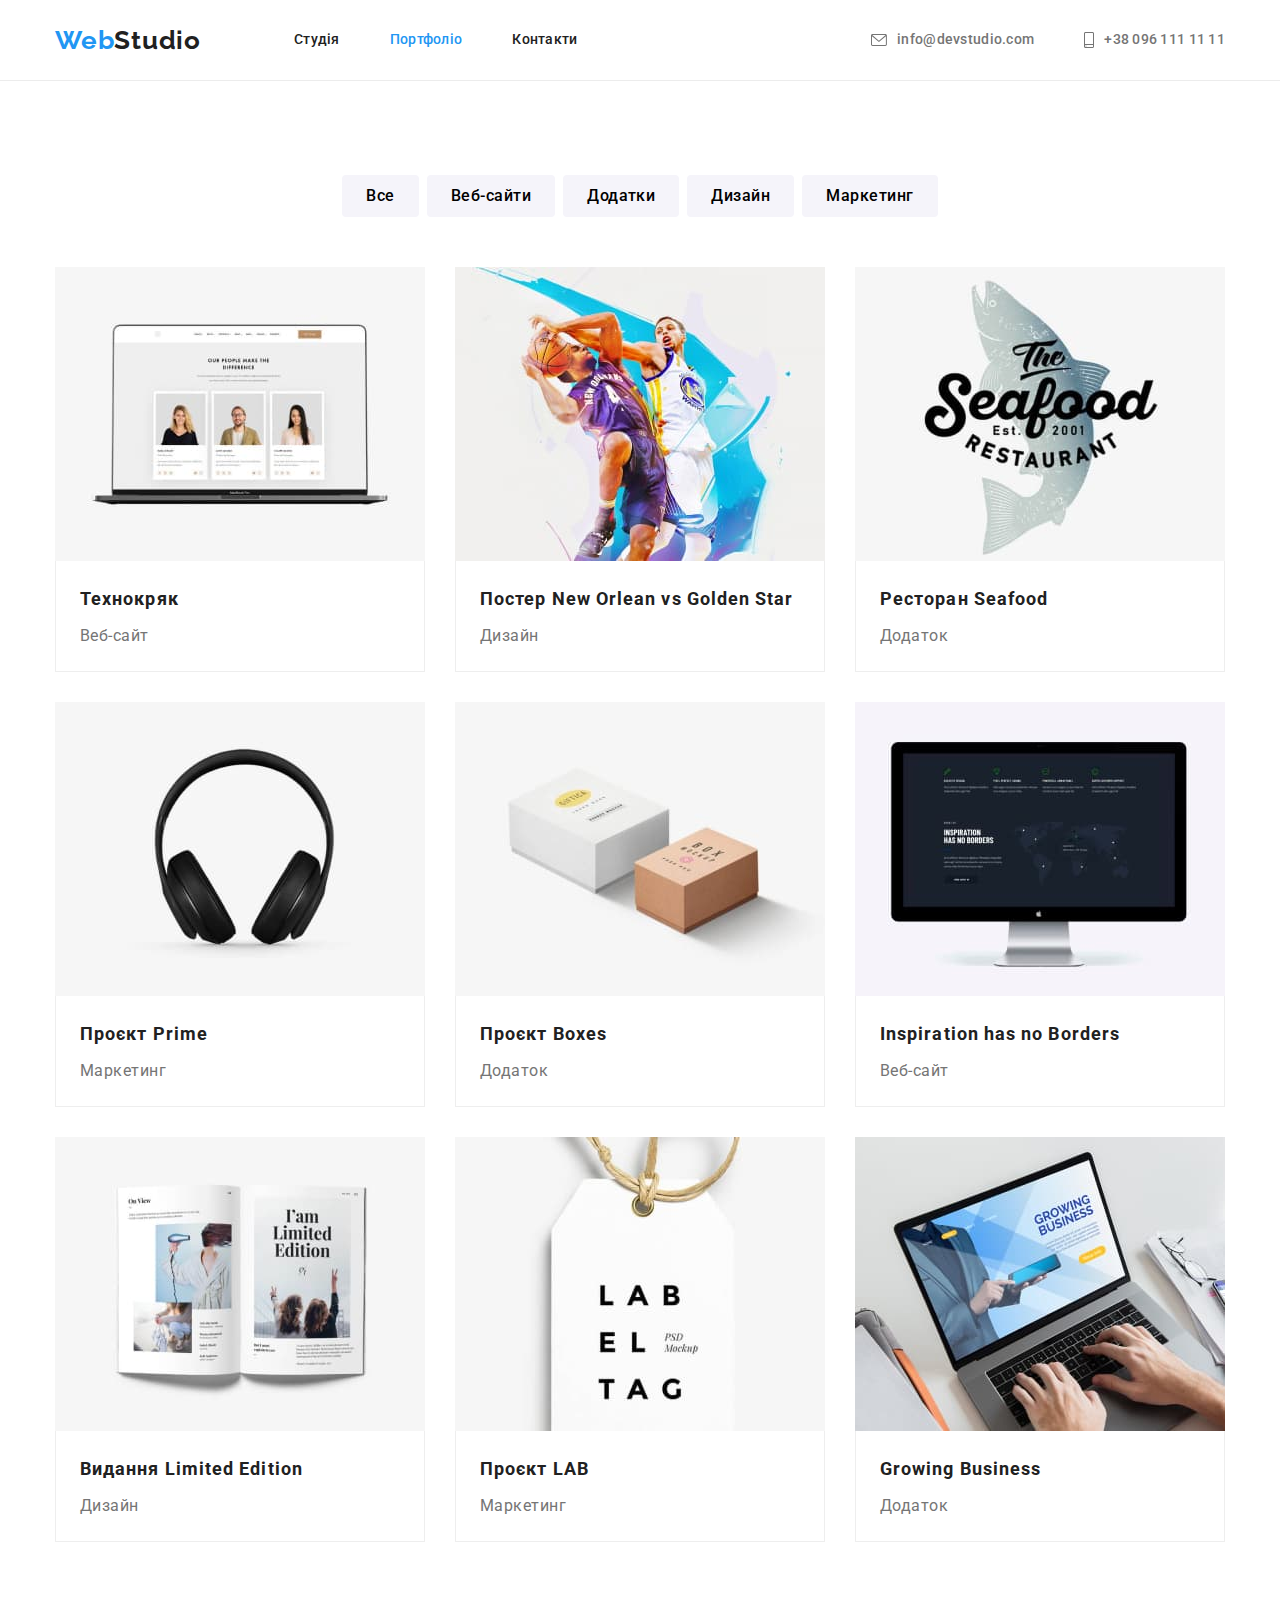
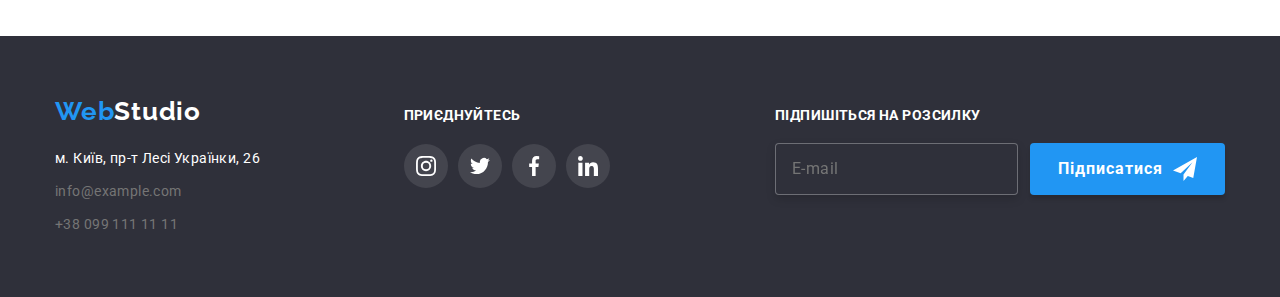
==== portfolio.html @ e5b9ace9 "11" ====
<!DOCTYPE html>
<html lang="uk">
  <head>
    <meta charset="UTF-8" />
    <meta http-equiv="X-UA-Compatible" content="IE=edge" />
    <meta name="viewport" content="width=device-width, initial-scale=1.0" />
    <title>Portfolio</title>
    <link rel="preconnect" href="https://fonts.googleapis.com" />
    <link rel="preconnect" href="https://fonts.gstatic.com" crossorigin />
    <link
      href="https://fonts.googleapis.com/css2?family=Raleway:wght@700&family=Roboto:wght@400;500;700;900&display=swap"
      rel="stylesheet"
    />
    <link
      rel="stylesheet"
      href="https://cdnjs.cloudflare.com/ajax/libs/modern-normalize/1.1.0/modern-normalize.min.css"
    />
    <link rel="stylesheet" href="./css/portfolio.min.css" />
  </head>
  <body>
    <header class="header">
      <div class="container header__container">
        <nav class="header__nav">
          <a lang="en" class="logo" href="index.html"
            ><span class="logo__text">Web</span>Studio</a
          >
          <!-- <button
            type="button"
            class="menu-button is-open"
            aria-expanded="false"
            aria-controls="menu-container"
            data-menu-button
          >
            <svg width="40" height="40" aria-label="Перемикач мобільного меню">
              <use class="icon-cross" href="./images/icons.svg#close"></use>
              <use class="icon-menu" href="./images/icons.svg#menu"></use>
            </svg>
          </button>
          <div class="menu-container is-open" id="menu-container" data-menu> -->
            <ul class="site-nav">
              <li class="site-nav__item">
                <a class="site-nav__link" href="./index.html">Студія</a>
              </li>
              <li class="site-nav__item">
                <a class="site-nav__link current" href="./portfolio.html"
                  >Портфоліо</a
                >
              </li>
              <li class="site-nav__item">
                <a class="site-nav__link" href="">Контакти</a>
              </li>
            </ul>
            <ul class="address-nav">
              <li class="address-nav__item">
                <a
                  class="address-nav__link address-nav__mail"
                  href="mailto:info@devstudio.com"
                >
                  <svg class="address-nav__icon" width="16" height="12">
                    <use href="./images/icons.svg#icon-mail"></use>
                  </svg>
                  info@devstudio.com
                </a>
              </li>
              <li class="address-nav__item">
                <a
                  class="address-nav__link address-nav__tel"
                  href="tel:+380961111111"
                >
                  <svg class="address-nav__icon" width="10" height="16">
                    <use href="./images/icons.svg#icon-tel"></use>
                  </svg>
                  +38 096 111 11 11
                </a>
              </li>
            </ul>
          </div>
        </nav>
      </div>
    </header>

    <main>
      <section class="portfolio section">
        <div class="container">
          <h1 class="visually-hidden">Сторінка портфоліо</h1>
          <ul class="portfolio-btn">
            <li class="portfolio-btn__item">
              <button class="portfolio-btn__button" type="button">Все</button>
            </li>
            <li class="portfolio-btn__item">
              <button class="portfolio-btn__button" type="button">
                Веб-сайти
              </button>
            </li>
            <li class="portfolio-btn__item">
              <button class="portfolio-btn__button" type="button">
                Додатки
              </button>
            </li>
            <li class="portfolio-btn__item">
              <button class="portfolio-btn__button" type="button">
                Дизайн
              </button>
            </li>
            <li class="portfolio-btn__item">
              <button class="portfolio-btn__button" type="button">
                Маркетинг
              </button>
            </li>
          </ul>
          <ul class="portfolio-card">
            <li class="portfolio-card__item">
              <a class="portfolio-card__link" href="">
                <div class="portfolio-card__thumb">
                  <picture>
                    <source
                      type="image/jpeg"
                      media="(max-width: 767px)"
                      sizes="(min-width: 320px) 320px, 90vw"
                      srcset="
                        /portfolio-images/mobile/port1-mob-1x.jpg 450w,
                        /portfolio-images/mobile/port1-mob-2x.jpg 900w
                      "
                    />

                    <source
                      type="image/jpeg"
                      media="(min-width: 768px) and (max-width: 1199px)"
                      sizes="(min-width: 354px) 354px, 50vw"
                      srcset="
                        /portfolio-images/tablet/port1-tab-1x.jpg 354w,
                        /portfolio-images/tablet/port1-tab-2x.jpg 708w
                      "
                    />

                    <source
                      type="image/jpeg"
                      media="(min-width: 1200px)"
                      sizes="(min-width: 370px) 370px, 25vw"
                      srcset="
                        /portfolio-images/desktop/port1-des-1x.jpg 370w,
                        /portfolio-images/desktop/port1-des-2x.jpg 740w
                      "
                    />

                    <img
                      width="370"
                      src="/portfolio-images/desktop/port1-des-1x.jpg"
                      alt="Сторінка веб-сайту Технокряк"
                    />
                  </picture>
                  <!-- <img
                    srcset="
                      ./portfolio-images/img1-370.jpg 1x,
                      ./portfolio-images/img1-740.jpg 2x
                    "
                    src="./portfolio-images/img1-370.jpg"
                    alt="Страница веб-сайта Технокряк"
                    width="370"
                  /> -->
                  <p class="portfolio-card__text">
                    Ресурс пропонує комплексні пропозиції з різним рівнем
                    функціоналу та сервісів. Все це дозволить відвідувачу
                    отримати вичерпні відомості про компанію чи приватну особу.
                  </p>
                </div>
                <div class="portfolio-descr">
                  <h2 class="portfolio-descr__title">Технокряк</h2>
                  <p class="portfolio-descr__text">Веб-сайт</p>
                </div>
              </a>
            </li>
            <li class="portfolio-card__item">
              <a class="portfolio-card__link" href="">
                <div class="portfolio-card__thumb">
                  <picture>
                    <source
                      type="image/jpeg"
                      media="(max-width: 767px)"
                      sizes="(min-width: 320px) 320px, 90vw"
                      srcset="
                        /portfolio-images/mobile/port2-mob-1x.jpg 450w,
                        /portfolio-images/mobile/port2-mob-2x.jpg 900w
                      "
                    />

                    <source
                      type="image/jpeg"
                      media="(min-width: 768px) and (max-width: 1199px)"
                      sizes="(min-width: 354px) 354px, 50vw"
                      srcset="
                        /portfolio-images/tablet/port2-tab-1x.jpg 354w,
                        /portfolio-images/tablet/port2-tab-2x.jpg 708w
                      "
                    />

                    <source
                      type="image/jpeg"
                      media="(min-width: 1200px)"
                      sizes="(min-width: 370px) 370px, 25vw"
                      srcset="
                        /portfolio-images/desktop/port2-des-1x.jpg 370w,
                        /portfolio-images/desktop/port2-des-2x.jpg 740w
                      "
                    />

                    <img
                      width="370"
                      src="/portfolio-images/desktop/port2-des-1x.jpg"
                      alt="Сторінка веб-сайту Технокряк"
                    />
                  </picture>
                  <p class="portfolio-card__text">
                    2Ресурс пропонує комплексні пропозиції з різним рівнем
                    функціоналу та сервісів. Все це дозволить відвідувачу
                    отримати вичерпні відомості про компанію чи приватну особу.
                  </p>
                </div>
                <div class="portfolio-descr">
                  <h2 class="portfolio-descr__title">
                    Постер <span lang="en">New Orlean vs Golden Star</span>
                  </h2>
                  <p class="portfolio-descr__text">Дизайн</p>
                </div>
              </a>
            </li>
            <li class="portfolio-card__item">
              <a class="portfolio-card__link" href="">
                <div class="portfolio-card__thumb">
                  <picture>
                    <source
                      type="image/jpeg"
                      media="(max-width: 767px)"
                      sizes="(min-width: 320px) 320px, 90vw"
                      srcset="
                        /portfolio-images/mobile/port3-mob-1x.jpg 450w,
                        /portfolio-images/mobile/port3-mob-2x.jpg 900w
                      "
                    />

                    <source
                      type="image/jpeg"
                      media="(min-width: 768px) and (max-width: 1199px)"
                      sizes="(min-width: 354px) 354px, 50vw"
                      srcset="
                        /portfolio-images/tablet/port3-tab-1x.jpg 354w,
                        /portfolio-images/tablet/port3-tab-2x.jpg 708w
                      "
                    />

                    <source
                      type="image/jpeg"
                      media="(min-width: 1200px)"
                      sizes="(min-width: 370px) 370px, 25vw"
                      srcset="
                        /portfolio-images/desktop/port3-des-1x.jpg 370w,
                        /portfolio-images/desktop/port3-des-2x.jpg 740w
                      "
                    />

                    <img
                      width="370"
                      src="/portfolio-images/desktop/port3-des-1x.jpg"
                      alt="Сторінка веб-сайту Технокряк"
                    />
                  </picture>
                  <p class="portfolio-card__text">
                    3Ресурс пропонує комплексні пропозиції з різним рівнем
                    функціоналу та сервісів. Все це дозволить відвідувачу
                    отримати вичерпні відомості про компанію чи приватну особу.
                  </p>
                </div>
                <div class="portfolio-descr">
                  <h2 class="portfolio-descr__title">
                    Ресторан <span lang="en">Seafood</span>
                  </h2>
                  <p class="portfolio-descr__text">Додаток</p>
                </div>
              </a>
            </li>
            <li class="portfolio-card__item">
              <a class="portfolio-card__link" href="">
                <div class="portfolio-card__thumb">
                  <picture>
                    <source
                      type="image/jpeg"
                      media="(max-width: 767px)"
                      sizes="(min-width: 320px) 320px, 90vw"
                      srcset="
                        /portfolio-images/mobile/port4-mob-1x.jpg 450w,
                        /portfolio-images/mobile/port4-mob-2x.jpg 900w
                      "
                    />

                    <source
                      type="image/jpeg"
                      media="(min-width: 768px) and (max-width: 1199px)"
                      sizes="(min-width: 354px) 354px, 50vw"
                      srcset="
                        /portfolio-images/tablet/port4-tab-1x.jpg 354w,
                        /portfolio-images/tablet/port4-tab-2x.jpg 708w
                      "
                    />

                    <source
                      type="image/jpeg"
                      media="(min-width: 1200px)"
                      sizes="(min-width: 370px) 370px, 25vw"
                      srcset="
                        /portfolio-images/desktop/port4-des-1x.jpg 370w,
                        /portfolio-images/desktop/port4-des-2x.jpg 740w
                      "
                    />

                    <img
                      width="370"
                      src="/portfolio-images/desktop/port4-des-1x.jpg"
                      alt="Сторінка веб-сайту Технокряк"
                    />
                  </picture>
                  <p class="portfolio-card__text">
                    4Ресурс пропонує комплексні пропозиції з різним рівнем
                    функціоналу та сервісів. Все це дозволить відвідувачу
                    отримати вичерпні відомості про компанію чи приватну особу.
                  </p>
                </div>
                <div class="portfolio-descr">
                  <h2 class="portfolio-descr__title">
                    Проєкт <span lang="en">Prime</span>
                  </h2>
                  <p class="portfolio-descr__text">Маркетинг</p>
                </div>
              </a>
            </li>
            <li class="portfolio-card__item">
              <a class="portfolio-card__link" href="">
                <div class="portfolio-card__thumb">
                  <picture>
                    <source
                      type="image/jpeg"
                      media="(max-width: 767px)"
                      sizes="(min-width: 320px) 320px, 90vw"
                      srcset="
                        /portfolio-images/mobile/port5-mob-1x.jpg 450w,
                        /portfolio-images/mobile/port5-mob-2x.jpg 900w
                      "
                    />

                    <source
                      type="image/jpeg"
                      media="(min-width: 768px) and (max-width: 1199px)"
                      sizes="(min-width: 354px) 354px, 50vw"
                      srcset="
                        /portfolio-images/tablet/port5-tab-1x.jpg 354w,
                        /portfolio-images/tablet/port5-tab-2x.jpg 708w
                      "
                    />

                    <source
                      type="image/jpeg"
                      media="(min-width: 1200px)"
                      sizes="(min-width: 370px) 370px, 25vw"
                      srcset="
                        /portfolio-images/desktop/port5-des-1x.jpg 370w,
                        /portfolio-images/desktop/port5-des-2x.jpg 740w
                      "
                    />

                    <img
                      width="370"
                      src="/portfolio-images/desktop/port5-des-1x.jpg"
                      alt="Сторінка веб-сайту Технокряк"
                    />
                  </picture>
                  <p class="portfolio-card__text">
                    5Ресурс пропонує комплексні пропозиції з різним рівнем
                    функціоналу та сервісів. Все це дозволить відвідувачу
                    отримати вичерпні відомості про компанію чи приватну особу.
                  </p>
                </div>
                <div class="portfolio-descr">
                  <h2 class="portfolio-descr__title">
                    Проєкт <span lang="en">Boxes</span>
                  </h2>
                  <p class="portfolio-descr__text">Додаток</p>
                </div>
              </a>
            </li>
            <li class="portfolio-card__item">
              <a class="portfolio-card__link" href="">
                <div class="portfolio-card__thumb">
                  <picture>
                    <source
                      type="image/jpeg"
                      media="(max-width: 767px)"
                      sizes="(min-width: 320px) 320px, 90vw"
                      srcset="
                        /portfolio-images/mobile/port6-mob-1x.jpg 450w,
                        /portfolio-images/mobile/port6-mob-2x.jpg 900w
                      "
                    />

                    <source
                      type="image/jpeg"
                      media="(min-width: 768px) and (max-width: 1199px)"
                      sizes="(min-width: 354px) 354px, 50vw"
                      srcset="
                        /portfolio-images/tablet/port6-tab-1x.jpg 354w,
                        /portfolio-images/tablet/port6-tab-2x.jpg 708w
                      "
                    />

                    <source
                      type="image/jpeg"
                      media="(min-width: 1200px)"
                      sizes="(min-width: 370px) 370px, 25vw"
                      srcset="
                        /portfolio-images/desktop/port6-des-1x.jpg 370w,
                        /portfolio-images/desktop/port6-des-2x.jpg 740w
                      "
                    />

                    <img
                      width="370"
                      src="/portfolio-images/desktop/port6-des-1x.jpg"
                      alt="Сторінка веб-сайту Технокряк"
                    />
                  </picture>
                  <p class="portfolio-card__text">
                    6Ресурс пропонує комплексні пропозиції з різним рівнем
                    функціоналу та сервісів. Все це дозволить відвідувачу
                    отримати вичерпні відомості про компанію чи приватну особу.
                  </p>
                </div>
                <div class="portfolio-descr">
                  <h2 class="portfolio-descr__title" lang="en">
                    Inspiration has no Borders
                  </h2>
                  <p class="portfolio-descr__text">Веб-сайт</p>
                </div>
              </a>
            </li>
            <li class="portfolio-card__item">
              <a class="portfolio-card__link" href="">
                <div class="portfolio-card__thumb">
                  <picture>
                    <source
                      type="image/jpeg"
                      media="(max-width: 767px)"
                      sizes="(min-width: 320px) 320px, 90vw"
                      srcset="
                        /portfolio-images/mobile/port7-mob-1x.jpg 450w,
                        /portfolio-images/mobile/port7-mob-2x.jpg 900w
                      "
                    />

                    <source
                      type="image/jpeg"
                      media="(min-width: 768px) and (max-width: 1199px)"
                      sizes="(min-width: 354px) 354px, 50vw"
                      srcset="
                        /portfolio-images/tablet/port7-tab-1x.jpg 354w,
                        /portfolio-images/tablet/port7-tab-2x.jpg 708w
                      "
                    />

                    <source
                      type="image/jpeg"
                      media="(min-width: 1200px)"
                      sizes="(min-width: 370px) 370px, 25vw"
                      srcset="
                        /portfolio-images/desktop/port7-des-1x.jpg 370w,
                        /portfolio-images/desktop/port7-des-2x.jpg 740w
                      "
                    />

                    <img
                      width="370"
                      src="/portfolio-images/desktop/port7-des-1x.jpg"
                      alt="Сторінка веб-сайту Технокряк"
                    />
                  </picture>
                  <p class="portfolio-card__text">
                    7Ресурс пропонує комплексні пропозиції з різним рівнем
                    функціоналу та сервісів. Все це дозволить відвідувачу
                    отримати вичерпні відомості про компанію чи приватну особу.
                  </p>
                </div>
                <div class="portfolio-descr">
                  <h2 class="portfolio-descr__title">
                    Видання <span lang="en">Limited Edition</span>
                  </h2>
                  <p class="portfolio-descr__text">Дизайн</p>
                </div>
              </a>
            </li>
            <li class="portfolio-card__item">
              <a class="portfolio-card__link" href="">
                <div class="portfolio-card__thumb">
                  <picture>
                    <source
                      type="image/jpeg"
                      media="(max-width: 767px)"
                      sizes="(min-width: 320px) 320px, 90vw"
                      srcset="
                        /portfolio-images/mobile/port8-mob-1x.jpg 450w,
                        /portfolio-images/mobile/port8-mob-2x.jpg 900w
                      "
                    />

                    <source
                      type="image/jpeg"
                      media="(min-width: 768px) and (max-width: 1199px)"
                      sizes="(min-width: 354px) 354px, 50vw"
                      srcset="
                        /portfolio-images/tablet/port8-tab-1x.jpg 354w,
                        /portfolio-images/tablet/port8-tab-2x.jpg 708w
                      "
                    />

                    <source
                      type="image/jpeg"
                      media="(min-width: 1200px)"
                      sizes="(min-width: 370px) 370px, 25vw"
                      srcset="
                        /portfolio-images/desktop/port8-des-1x.jpg 370w,
                        /portfolio-images/desktop/port8-des-2x.jpg 740w
                      "
                    />

                    <img
                      width="370"
                      src="/portfolio-images/desktop/port8-des-1x.jpg"
                      alt="Сторінка веб-сайту Технокряк"
                    />
                  </picture>
                  <p class="portfolio-card__text">
                    8Ресурс пропонує комплексні пропозиції з різним рівнем
                    функціоналу та сервісів. Все це дозволить відвідувачу
                    отримати вичерпні відомості про компанію чи приватну особу.
                  </p>
                </div>
                <div class="portfolio-descr">
                  <h2 class="portfolio-descr__title">
                    Проєкт <span lang="en">LAB</span>
                  </h2>
                  <p class="portfolio-descr__text">Маркетинг</p>
                </div>
              </a>
            </li>
            <li class="portfolio-card__item">
              <a class="portfolio-card__link" href="">
                <div class="portfolio-card__thumb">
                  <picture>
                    <source
                      type="image/jpeg"
                      media="(max-width: 767px)"
                      sizes="(min-width: 320px) 320px, 90vw"
                      srcset="
                        /portfolio-images/mobile/port9-mob-1x.jpg 450w,
                        /portfolio-images/mobile/port9-mob-2x.jpg 900w
                      "
                    />

                    <source
                      type="image/jpeg"
                      media="(min-width: 768px) and (max-width: 1199px)"
                      sizes="(min-width: 354px) 354px, 50vw"
                      srcset="
                        /portfolio-images/tablet/port9-tab-1x.jpg 354w,
                        /portfolio-images/tablet/port9-tab-2x.jpg 708w
                      "
                    />

                    <source
                      type="image/jpeg"
                      media="(min-width: 1200px)"
                      sizes="(min-width: 370px) 370px, 25vw"
                      srcset="
                        /portfolio-images/desktop/port9-des-1x.jpg 370w,
                        /portfolio-images/desktop/port9-des-2x.jpg 740w
                      "
                    />

                    <img
                      width="370"
                      src="/portfolio-images/desktop/port9-des-1x.jpg"
                      alt="Сторінка веб-сайту Технокряк"
                    />
                  </picture>
                  <p class="portfolio-card__text">
                    9Ресурс пропонує комплексні пропозиції з різним рівнем
                    функціоналу та сервісів. Все це дозволить відвідувачу
                    отримати вичерпні відомості про компанію чи приватну особу.
                  </p>
                </div>
                <div class="portfolio-descr">
                  <h2 class="portfolio-descr__title" lang="en">
                    Growing Business
                  </h2>
                  <p class="portfolio-descr__text">Додаток</p>
                </div>
              </a>
            </li>
          </ul>
        </div>
      </section>
    </main>

    <!--Футер-->
    <footer class="footer">
      <div class="container footer__container">
        <div class="footer__meta">
          <a lang="en" class="footer__logo" href="index.html">
            <span class="logo__text">Web</span>Studio</a
          >
          <address class="footer-address">
            <ul class="footer-address__list">
              <li class="footer-address__item">
                <a
                  class="footer-address__link footer-address__link--white"
                  href="https://goo.gl/maps/oWEZeGA9jAZj1tNt6"
                  target="_blank"
                  rel="nooppener noreferrer nofollow"
                  >м. Київ, пр-т Лесі Українки, 26</a
                >
              </li>
              <li class="footer-address__item">
                <a class="footer-address__link" href="mailto:info@example."
                  >info@example.com</a
                >
              </li>
              <li class="footer-address__item">
                <a class="footer-address__link" href="tel:+380991111111"
                  >+38 099 111 11 11</a
                >
              </li>
            </ul>
          </address>
        </div>
        <div class="footer-soc">
          <p class="footer-soc__text">приєднуйтесь</p>
          <ul class="footer-soc__list">
            <li class="footer-soc__item">
              <a class="footer-soc__link" href="">
                <svg class="footer-soc__icon" width="20" height="20">
                  <use href="./images/icons.svg#icon-instagram"></use>
                </svg>
              </a>
            </li>
            <li class="footer-soc__item">
              <a class="footer-soc__link" href="">
                <svg class="footer-soc__icon" width="20" height="20">
                  <use href="./images/icons.svg#icon-twitter"></use>
                </svg>
              </a>
            </li>
            <li class="footer-soc__item">
              <a class="footer-soc__link" href="">
                <svg class="footer-soc__icon" width="20" height="20">
                  <use href="./images/icons.svg#icon-facebook"></use>
                </svg>
              </a>
            </li>
            <li class="footer-soc__item">
              <a class="footer-soc__link" href="">
                <svg class="footer-soc__icon" width="20" height="20">
                  <use href="./images/icons.svg#icon-linkedin"></use>
                </svg>
              </a>
            </li>
          </ul>
        </div>
        <form class="footer-form">
          <label class="footer-form__text" for="send"
            >Підпишіться на розсилку</label
          >
          <div class="footer-form__container">
            <input
              class="footer-form__input"
              type="email"
              name="send"
              id="send"
              placeholder="E-mail"
            />
            <button class="footer-form__button" type="submit">
              Підписатися
              <svg class="footer-form__icon" width="24" height="24">
                <use href="./images/icons.svg#icon-send"></use>
              </svg>
            </button>
          </div>
        </form>
      </div>
    </footer>
    <script src="./js/mobile-menu.js"></script>
  </body>
</html>
---- css/portfolio.min.css ----
.visually-hidden{position:absolute;width:1px;height:1px;margin:-1px;border:0;padding:0;white-space:nowrap;-webkit-clip-path:inset(100%);clip-path:inset(100%);clip:rect(0 0 0 0);overflow:hidden}html{-webkit-box-sizing:border-box;box-sizing:border-box}*,*::before,*::after{-webkit-box-sizing:inherit;box-sizing:inherit}body{margin:auto;color:#212121;background-color:#fff;font-family:"Roboto",sans-serif;font-style:normal}.section{margin:auto;display:-webkit-box;display:-ms-flexbox;display:flex;padding-top:60px;padding-bottom:60px;max-width:1600px}@media screen and (min-width: 1200px){.section{padding-top:94px;padding-bottom:94px}}.container{padding:0 15px;margin-left:auto;margin-right:auto}@media screen and (max-width: 767px){.container{max-width:480px}}@media screen and (min-width: 768px){.container{max-width:768px}}@media screen and (min-width: 1200px){.container{max-width:1200px}}h1,h2,h3,h4,h5,h6,p{display:block;margin-top:0;margin-bottom:0}ul{list-style:none;padding:0;margin:0}p{margin-top:0;margin-bottom:0}img{display:block;max-width:100%;height:auto}a{text-decoration:none;color:inherit}@-webkit-keyframes animation-current{0%{-webkit-transform:scaleX(1);transform:scaleX(1)}50%{-webkit-transform:scaleX(0);transform:scaleX(0)}100%{-webkit-transform:scaleX(1);transform:scaleX(1)}}@keyframes animation-current{0%{-webkit-transform:scaleX(1);transform:scaleX(1)}50%{-webkit-transform:scaleX(0);transform:scaleX(0)}100%{-webkit-transform:scaleX(1);transform:scaleX(1)}}.header{position:relative;margin:auto;max-width:1600px;display:block;border-bottom:1px solid #ececec}@media screen and (max-width: 767px){.header{display:-webkit-box;display:-ms-flexbox;display:flex;padding:10px 0;max-width:450px}}.header__nav{display:-webkit-box;display:-ms-flexbox;display:flex;-webkit-box-align:center;-ms-flex-align:center;align-items:center;-webkit-box-pack:justify;-ms-flex-pack:justify;justify-content:space-between}.header-container{display:-webkit-box;display:-ms-flexbox;display:flex;-webkit-box-pack:justify;-ms-flex-pack:justify;justify-content:space-between}.site-nav{display:none}@media screen and (min-width: 768px){.site-nav{display:-webkit-box;display:-ms-flexbox;display:flex;margin-bottom:0;gap:50px}}.site-nav__item{margin-bottom:0}.site-nav__link{display:block;color:#212121;letter-spacing:.02em;-webkit-transition:color 250ms cubic-bezier(0.4, 0, 0.2, 1);transition:color 250ms cubic-bezier(0.4, 0, 0.2, 1);padding-top:32px;padding-bottom:32px;font-weight:500;font-size:14px;line-height:1.14}.site-nav__link:hover,.site-nav__link:focus{color:#2196f3}.current{color:#2196f3;position:relative}.current::after{content:""}@media screen and (min-width: 768px){.current::after{display:block;position:absolute;width:100%;height:4px;background:currentColor;border-radius:2px;bottom:0;-webkit-animation:animation-current 250ms cubic-bezier(0.4, 0, 0.2, 1);animation:animation-current 250ms cubic-bezier(0.4, 0, 0.2, 1)}}@media screen and (max-width: 767px){.address-nav{display:-webkit-box;display:-ms-flexbox;display:flex;-webkit-box-orient:vertical;-webkit-box-direction:reverse;-ms-flex-direction:column-reverse;flex-direction:column-reverse;gap:32px;display:none}}@media screen and (min-width: 768px){.address-nav{display:-webkit-box;display:-ms-flexbox;display:flex;-webkit-box-orient:vertical;-webkit-box-direction:normal;-ms-flex-direction:column;flex-direction:column;gap:10px;margin-left:auto}}@media screen and (min-width: 1200px){.address-nav{display:-webkit-box;display:-ms-flexbox;display:flex;-webkit-box-orient:horizontal;-webkit-box-direction:normal;-ms-flex-direction:row;flex-direction:row;gap:50px}}@media screen and (min-width: 768px){.address-nav__link{display:-webkit-box;display:-ms-flexbox;display:flex;-webkit-box-align:center;-ms-flex-align:center;align-items:center;font-weight:500;font-size:14px;line-height:1.14;letter-spacing:.02em;-webkit-transition:color 250ms cubic-bezier(0.4, 0, 0.2, 1);transition:color 250ms cubic-bezier(0.4, 0, 0.2, 1);color:#757575}}.address-nav__link:hover,.address-nav__link:focus{color:#2196f3}@media screen and (min-width: 768px){.address-nav__icon{margin-right:10px;fill:currentColor}}.menu-toggle{min-height:40px;min-width:40px;display:-webkit-box;display:-ms-flexbox;display:flex;-webkit-box-align:center;-ms-flex-align:center;align-items:center;-webkit-box-pack:center;-ms-flex-pack:center;justify-content:center;margin:0;padding:0;background-color:#fff;cursor:pointer;border:none;border-radius:50%;outline:none}@media(min-width: 768px){.menu-toggle{display:none}}.menu-toggle:hover,.menu-toggle:focus{background-color:rgba(0,0,0,.1)}.menu-container{position:fixed;top:0;left:0;width:100vw;height:100vh;padding:48px 40px;background-color:#fff;z-index:999;-webkit-transform:translateX(100%);transform:translateX(100%);-webkit-transition:-webkit-transform 250ms ease-in-out;transition:-webkit-transform 250ms ease-in-out;transition:transform 250ms ease-in-out;transition:transform 250ms ease-in-out, -webkit-transform 250ms ease-in-out}@media screen and (max-width: 399px){.menu-container{padding:48px 20px}}.menu-container.is-open{-webkit-transform:translateX(0);transform:translateX(0)}.menu-container .menu-toggle{position:absolute;top:16px;right:16px;color:#fff}.mob-site{margin-bottom:auto}.mob-site__item{margin-bottom:32px}.mob-site__link{display:block;gap:32px;color:#212121;font-weight:500;font-size:40px;line-height:1.18;letter-spacing:.02em;-webkit-transition:color 250ms cubic-bezier(0.4, 0, 0.2, 1);transition:color 250ms cubic-bezier(0.4, 0, 0.2, 1)}.mob-site__link:hover,.mob-site__link:focus{color:#2196f3}.current{color:#2196f3;position:relative}.current::after{content:"";display:none}.mob-address{display:-webkit-box;display:-ms-flexbox;display:flex;-webkit-box-orient:vertical;-webkit-box-direction:reverse;-ms-flex-direction:column-reverse;flex-direction:column-reverse;gap:32px}@media screen and (max-width: 767px){.mob-address__tel{font-weight:500;font-size:26px;line-height:1.18;letter-spacing:.02em;color:#2196f3}}@media screen and (max-width: 767px)and (min-width: 480px){.mob-address__tel{font-size:34px}}.mob-address__mail{font-weight:500;font-size:24px;line-height:1.17;letter-spacing:.02em;color:#757575}.mob-address__link{-webkit-transition:color 250ms cubic-bezier(0.4, 0, 0.2, 1);transition:color 250ms cubic-bezier(0.4, 0, 0.2, 1)}.mob-address__link:hover,.mob-address__link:focus{color:#2196f3}.mob-soc{display:-webkit-box;display:-ms-flexbox;display:flex;-ms-flex-wrap:wrap;flex-wrap:wrap;margin-top:64px}@media screen and (min-width: 768px){.mob-soc{display:none}}.mob-soc__item:nth-child(1){padding-right:10px;border-right:1px solid rgba(33,33,33,.2)}.mob-soc__item:nth-child(2),.mob-soc__item:nth-child(3){padding:0 10px;border-right:1px solid rgba(33,33,33,.2)}.mob-soc__item:nth-child(4){padding-left:10px}.mob-soc__link{font-weight:500;font-size:13px;line-height:1.22;letter-spacing:.02em;color:#2196f3}@media screen and (min-width: 480px){.mob-soc__link{font-size:18px}}.logo__text{color:#2196f3;text-decoration:none}.logo{color:#212121;font-family:"Raleway",sans-serif;margin-right:88px;font-weight:700;font-size:26px;line-height:1.19;letter-spacing:.03em}@media screen and (min-width: 1200px){.logo{margin-right:93px}}.footer__logo{display:inline-block;font-family:"Raleway",sans-serif;letter-spacing:.03em;text-decoration:none;margin-bottom:20px;color:#fff}@media screen and (min-width: 480px){.footer__logo{font-weight:400;font-size:14px;line-height:1.71}}@media screen and (min-width: 1200px){.footer__logo{font-weight:700;font-size:26px;line-height:1.19}}.hero{text-align:center;background:#c4c4c4;background-image:-webkit-gradient(linear, left top, left bottom, from(rgba(47, 48, 58, 0.4)), to(rgba(47, 48, 58, 0.4))),url(/images/mobile/hero-mob-1x.jpg);background-image:linear-gradient(rgba(47, 48, 58, 0.4), rgba(47, 48, 58, 0.4)),url(/images/mobile/hero-mob-1x.jpg);background-repeat:no-repeat;background-position:center;background-size:cover;height:400px;width:100%;padding:118px 0}@media(min-device-pixel-ratio: 2),(-webkit-min-device-pixel-ratio: 2),(min-resolution: 192dpi),(min-resolution: 2dppx){.hero{background-image:-webkit-gradient(linear, left top, left bottom, from(rgba(47, 48, 58, 0.4)), to(rgba(47, 48, 58, 0.4))),url(/images/mobile/hero-mob-2x.jpg);background-image:linear-gradient(rgba(47, 48, 58, 0.4), rgba(47, 48, 58, 0.4)),url(/images/mobile/hero-mob-2x.jpg)}}@media screen and (min-width: 768px){.hero{padding:118px 0;background-image:-webkit-gradient(linear, left top, left bottom, from(rgba(47, 48, 58, 0.4)), to(rgba(47, 48, 58, 0.4))),url(/images/tablet/hero-tab-1x.jpg);background-image:linear-gradient(rgba(47, 48, 58, 0.4), rgba(47, 48, 58, 0.4)),url(/images/tablet/hero-tab-1x.jpg)}}@media screen and (min-width: 768px)and (min-device-pixel-ratio: 2),screen and (min-width: 768px)and (-webkit-min-device-pixel-ratio: 2),screen and (min-width: 768px)and (min-resolution: 192dpi),screen and (min-width: 768px)and (min-resolution: 2dppx){.hero{background-image:-webkit-gradient(linear, left top, left bottom, from(rgba(47, 48, 58, 0.4)), to(rgba(47, 48, 58, 0.4))),url(/images/tablet/hero-tab-2x.jpg);background-image:linear-gradient(rgba(47, 48, 58, 0.4), rgba(47, 48, 58, 0.4)),url(/images/tablet/hero-tab-2x.jpg)}}@media screen and (min-width: 1200px){.hero{height:600px;padding:200px 0;margin-right:auto;margin-left:auto;max-width:1600px;background-image:-webkit-gradient(linear, left top, left bottom, from(rgba(47, 48, 58, 0.4)), to(rgba(47, 48, 58, 0.4))),url(/images/desktop/hero-des-1x.jpg);background-image:linear-gradient(rgba(47, 48, 58, 0.4), rgba(47, 48, 58, 0.4)),url(/images/desktop/hero-des-1x.jpg)}}@media screen and (min-width: 1200px)and (min-device-pixel-ratio: 2),screen and (min-width: 1200px)and (-webkit-min-device-pixel-ratio: 2),screen and (min-width: 1200px)and (min-resolution: 192dpi),screen and (min-width: 1200px)and (min-resolution: 2dppx){.hero{background-image:-webkit-gradient(linear, left top, left bottom, from(rgba(47, 48, 58, 0.4)), to(rgba(47, 48, 58, 0.4))),url(/images/desktop/hero-des-2x.jpg);background-image:linear-gradient(rgba(47, 48, 58, 0.4), rgba(47, 48, 58, 0.4)),url(/images/desktop/hero-des-2x.jpg)}}.hero-container{display:-webkit-box;display:-ms-flexbox;display:flex;-webkit-box-align:center;-ms-flex-align:center;align-items:center;-webkit-box-pack:center;-ms-flex-pack:center;justify-content:center;width:100vw}.hero__title{margin-bottom:30px;color:#fff;letter-spacing:.06em;text-transform:uppercase;font-weight:900;font-size:26px;line-height:1.62;max-width:360px}@media screen and (min-width: 1200px){.hero__title{min-width:696px;font-size:44px;line-height:1.4}}.hero__button{color:#fff;background-color:#2196f3;-webkit-box-shadow:0px 4px 4px rgba(0,0,0,.15);box-shadow:0px 4px 4px rgba(0,0,0,.15);cursor:pointer;font-family:inherit;border-radius:4px;border:none;font-weight:700;font-size:16px;line-height:1.88;letter-spacing:.06em;-webkit-transition:background-color 250ms cubic-bezier(0.4, 0, 0.2, 1),-webkit-box-shadow 250ms cubic-bezier(0.4, 0, 0.2, 1);transition:background-color 250ms cubic-bezier(0.4, 0, 0.2, 1),-webkit-box-shadow 250ms cubic-bezier(0.4, 0, 0.2, 1);transition:background-color 250ms cubic-bezier(0.4, 0, 0.2, 1),box-shadow 250ms cubic-bezier(0.4, 0, 0.2, 1);transition:background-color 250ms cubic-bezier(0.4, 0, 0.2, 1),box-shadow 250ms cubic-bezier(0.4, 0, 0.2, 1),-webkit-box-shadow 250ms cubic-bezier(0.4, 0, 0.2, 1)}@media screen and (max-width: 1199px){.hero__button{padding:10px 24px}}@media screen and (min-width: 1200px){.hero__button{padding:10px 32px}}.hero__button:hover,.hero__button:focus{background-color:#188ce8;-webkit-box-shadow:0px 4px 4px rgba(0,0,0,.15);box-shadow:0px 4px 4px rgba(0,0,0,.15)}.work{padding-top:0}@media screen and (max-width: 1199px){.work{display:none}}.work__title{margin-bottom:50px;color:#212121;font-weight:700;font-size:36px;line-height:1.17;letter-spacing:.03em;text-align:center}.work__list{display:-webkit-box;display:-ms-flexbox;display:flex;gap:30px}.work__item{position:relative;padding:27px auto}.work__text{display:-webkit-box;display:-ms-flexbox;display:flex;position:absolute;bottom:0;width:100%;height:70px;font-weight:700;font-size:14px;line-height:1.14;-webkit-box-align:center;-ms-flex-align:center;align-items:center;-webkit-box-pack:center;-ms-flex-pack:center;justify-content:center;letter-spacing:.03em;text-transform:uppercase;color:#fff;background:rgba(47,48,58,.8);cursor:pointer}@media screen and (min-width: 768px){.feature__list{display:-webkit-box;display:-ms-flexbox;display:flex;-ms-flex-wrap:wrap;flex-wrap:wrap;gap:30px}}.feature__item{margin-bottom:30px}@media screen and (min-width: 768px){.feature__item{width:calc((100% - 30px)/2)}}@media screen and (min-width: 1200px){.feature__item{width:calc((100% - 90px)/4)}}.feature__card{display:-webkit-box;display:-ms-flexbox;display:flex;-webkit-box-align:center;-ms-flex-align:center;align-items:center;-webkit-box-pack:center;-ms-flex-pack:center;justify-content:center;height:120px;border:none;background:#f5f4fa;margin-bottom:30px}.feature__title{text-align:center;margin-bottom:10px;color:#212121;font-weight:700;font-size:14px;line-height:1.14;letter-spacing:.03em;text-transform:uppercase}@media screen and (min-width: 768px){.feature__title{text-align:left}}.feature__text{color:#757575;font-weight:400;font-size:14px;line-height:1.71;letter-spacing:.03em}.team{background:#f5f4fa}.team__title{margin-bottom:50px;color:#212121;font-weight:700;font-size:36px;line-height:1.17;letter-spacing:.03em;text-align:center}.person{display:-webkit-box;display:-ms-flexbox;display:flex;-ms-flex-wrap:wrap;flex-wrap:wrap;gap:30px}.person__item{background-color:#fff;-webkit-box-shadow:0px 1px 3px rgba(0,0,0,.12),0px 1px 1px rgba(0,0,0,.14),0px 2px 1px rgba(0,0,0,.2);box-shadow:0px 1px 3px rgba(0,0,0,.12),0px 1px 1px rgba(0,0,0,.14),0px 2px 1px rgba(0,0,0,.2);border-radius:0px 0px 4px 4px}@media screen and (min-width: 768px){.person__item{width:calc((100% - 30px)/2)}}@media screen and (min-width: 1200px){.person__item{margin-bottom:30px;-ms-flex-preferred-size:calc((100% - 90px)/4);flex-basis:calc((100% - 90px)/4)}}.person__item img{width:450px}.person__name{margin-bottom:10px;padding-top:30px;color:#212121;font-weight:500;font-size:16px;line-height:1.19;text-align:center;letter-spacing:.03em}.person__description{font-family:"Roboto";font-style:normal;color:#757575;font-weight:400;font-size:16px;line-height:1.19;text-align:center;letter-spacing:.03em;margin-bottom:16px}.soc{display:-webkit-box;display:-ms-flexbox;display:flex;-webkit-box-pack:center;-ms-flex-pack:center;justify-content:center;-webkit-box-align:center;-ms-flex-align:center;align-items:center;gap:10px;padding-bottom:30px}.soc__link{display:-webkit-box;display:-ms-flexbox;display:flex;-webkit-box-align:center;-ms-flex-align:center;align-items:center;-webkit-box-pack:center;-ms-flex-pack:center;justify-content:center;width:44px;height:44px;border:none;border-radius:50%;color:#afb1b8;-webkit-transition:color 250ms cubic-bezier(0.4, 0, 0.2, 1),background-color 250ms cubic-bezier(0.4, 0, 0.2, 1);transition:color 250ms cubic-bezier(0.4, 0, 0.2, 1),background-color 250ms cubic-bezier(0.4, 0, 0.2, 1)}.soc__link:hover,.soc__link:focus{color:#fff;background-color:#2196f3}.soc__icon{fill:currentColor}.clients__title{margin-bottom:50px;color:#212121;font-weight:700;font-size:36px;line-height:1.17;letter-spacing:.03em;text-align:center}@media screen and (min-width: 480px){.clients__title{margin-bottom:30px}}@media screen and (min-width: 1200px){.clients__title{margin-bottom:50px}}.clients__list{display:-webkit-box;display:-ms-flexbox;display:flex;-ms-flex-wrap:wrap;flex-wrap:wrap;gap:30px}@media screen and (min-width: 480px){.clients__list{min-width:450px}}@media screen and (min-width: 768px){.clients__list{min-width:738px}}@media screen and (min-width: 1200px){.clients__list{min-width:1170px}}.clients__item{display:-webkit-box;display:-ms-flexbox;display:flex;-webkit-box-pack:center;-ms-flex-pack:center;justify-content:center;-webkit-box-align:center;-ms-flex-align:center;align-items:center;border:1px solid #afb1b8;border-radius:4px;color:#afb1b8;-ms-flex-preferred-size:calc((100% - 30px)/2);flex-basis:calc((100% - 30px)/2);height:92px;-webkit-transition:color 250ms cubic-bezier(0.4, 0, 0.2, 1),border-color 250ms cubic-bezier(0.4, 0, 0.2, 1);transition:color 250ms cubic-bezier(0.4, 0, 0.2, 1),border-color 250ms cubic-bezier(0.4, 0, 0.2, 1)}@media screen and (min-width: 768px){.clients__item{-ms-flex-preferred-size:calc((100% - 60px)/3);flex-basis:calc((100% - 60px)/3)}}@media screen and (min-width: 1200px){.clients__item{-ms-flex-preferred-size:calc((100% - 150px)/6);flex-basis:calc((100% - 150px)/6)}}.clients__icon{fill:currentColor}.clients__link:hover,.clients__link:focus{border-color:#2196f3;color:#2196f3}.backdrop{position:fixed;z-index:100;top:0;left:0;padding:40px;width:100vw;height:100vh;opacity:1;background-color:rgba(0,0,0,.2);-webkit-transition:opacity 250ms cubic-bezier(0.4, 0, 0.2, 1),visibility 250ms cubic-bezier(0.4, 0, 0.2, 1),-webkit-transform 250ms cubic-bezier(0.4, 0, 0.2, 1);transition:opacity 250ms cubic-bezier(0.4, 0, 0.2, 1),visibility 250ms cubic-bezier(0.4, 0, 0.2, 1),-webkit-transform 250ms cubic-bezier(0.4, 0, 0.2, 1);transition:opacity 250ms cubic-bezier(0.4, 0, 0.2, 1),transform 250ms cubic-bezier(0.4, 0, 0.2, 1),visibility 250ms cubic-bezier(0.4, 0, 0.2, 1);transition:opacity 250ms cubic-bezier(0.4, 0, 0.2, 1),transform 250ms cubic-bezier(0.4, 0, 0.2, 1),visibility 250ms cubic-bezier(0.4, 0, 0.2, 1),-webkit-transform 250ms cubic-bezier(0.4, 0, 0.2, 1);overflow-y:scroll}.backdrop.is-hidden{visibility:hidden;opacity:0;pointer-events:none}.modal{position:relative;top:50%;left:50%;width:100%;height:609px;padding:40px 10px;background-color:#fff;-webkit-box-shadow:0px 1px 3px rgba(0,0,0,.12),0px 1px 1px rgba(0,0,0,.14),0px 2px 1px rgba(0,0,0,.2);box-shadow:0px 1px 3px rgba(0,0,0,.12),0px 1px 1px rgba(0,0,0,.14),0px 2px 1px rgba(0,0,0,.2);border-radius:4px;-webkit-transform:translate(-50%, -50%) scale(1);transform:translate(-50%, -50%) scale(1);-webkit-transition:-webkit-transform 250ms cubic-bezier(0.4, 0, 0.2, 1);transition:-webkit-transform 250ms cubic-bezier(0.4, 0, 0.2, 1);transition:transform 250ms cubic-bezier(0.4, 0, 0.2, 1);transition:transform 250ms cubic-bezier(0.4, 0, 0.2, 1), -webkit-transform 250ms cubic-bezier(0.4, 0, 0.2, 1)}.backdrop.is-hidden .modal{-webkit-transform:translate(-50%, -50%) scale(0.5);transform:translate(-50%, -50%) scale(0.5)}@media screen and (max-widtg: 479px){.modal{position:absolute}}@media screen and (min-width: 480px){.modal{position:absolute;width:450px;height:609px;padding:40px}}@media screen and (min-width: 1200px){.modal{width:528px;height:581px}}.modal__button{position:absolute;padding:auto;top:8px;right:8px;width:30px;height:30px;background:#fff;border:1px solid rgba(0,0,0,.1);border-radius:50%;color:#000;cursor:pointer;-webkit-transition:color 250ms cubic-bezier(0.4, 0, 0.2, 1);transition:color 250ms cubic-bezier(0.4, 0, 0.2, 1)}.modal__button:hover,.modal__button:focus{color:#2196f3}.modal__icon{fill:currentColor}.modal__title{text-align:center;margin-bottom:12px;font-weight:700;font-size:20px;line-height:1.5;letter-spacing:.03em;color:#212121}@media screen and (max-width: 349px){.modal__title{font-size:18px}}@media screen and (min-width: 1200px){.modal__title{line-height:1.15}}.form{display:-webkit-box;display:-ms-flexbox;display:flex;-webkit-box-orient:vertical;-webkit-box-direction:normal;-ms-flex-direction:column;flex-direction:column}.comment{margin-bottom:20px}.form__label{margin-bottom:4px;font-weight:400;font-size:12px;line-height:1.17;letter-spacing:.01em;color:#757575}.form__input{width:100%;height:40px;outline:none;border:1px solid rgba(33,33,33,.2);border-radius:4px;cursor:pointer;padding-left:42px;padding-top:11px;padding-bottom:11px;-webkit-transition:border-color 250ms cubic-bezier(0.4, 0, 0.2, 1),fill 250ms cubic-bezier(0.4, 0, 0.2, 1);transition:border-color 250ms cubic-bezier(0.4, 0, 0.2, 1),fill 250ms cubic-bezier(0.4, 0, 0.2, 1)}.form__input:hover,.form__input:focus{border-color:#2196f3}.form__input:hover~.form__icon,.form__input:focus~.form__icon{fill:#2196f3}.form__wrapper{position:relative;margin-bottom:10px;-webkit-transition:color 250ms cubic-bezier(0.4, 0, 0.2, 1);transition:color 250ms cubic-bezier(0.4, 0, 0.2, 1)}.form__wrapper:hover,.form__wrapper:focus{color:#2196f3}.form__icon{position:absolute;top:50%;left:15px;-webkit-transform:translateY(-50%);transform:translateY(-50%);fill:currentColor;-webkit-transition:fill 250ms cubic-bezier(0.4, 0, 0.2, 1);transition:fill 250ms cubic-bezier(0.4, 0, 0.2, 1)}.form__textarea{padding:12px 16px;height:120px;font-weight:400;font-size:12px;line-height:1.17;letter-spacing:.01em;border:1px solid rgba(33,33,33,.2);border-radius:4px;outline:none;cursor:pointer;resize:none;-webkit-transition:border-color 250ms cubic-bezier(0.4, 0, 0.2, 1);transition:border-color 250ms cubic-bezier(0.4, 0, 0.2, 1)}.form__textarea:hover,.form__textarea:focus{border-color:#2196f3}.checkbox{display:-webkit-box;display:-ms-flexbox;display:flex;-webkit-box-align:center;-ms-flex-align:center;align-items:center;-webkit-box-pack:center;-ms-flex-pack:center;justify-content:center;cursor:pointer;position:relative;left:13px;margin-bottom:30px}.checkbox__label{display:-webkit-box;display:-ms-flexbox;display:flex;-ms-flex-wrap:wrap;flex-wrap:wrap;font-size:12px;font-weight:400;letter-spacing:.03em;cursor:pointer}@media screen and (max-width: 479px){.checkbox__label{margin-left:18px;padding-right:10px}}@media screen and (min-width: 480px){.checkbox__label{font-size:12px;line-height:1.17}}@media screen and (min-width: 1200px){.checkbox__label{font-size:14px;line-height:1.71}}.checkbox__input{-webkit-appearance:none;-moz-appearance:none;appearance:none;position:absolute;width:1px;height:1px;margin:-1px;border:0;padding:0;white-space:nowrap;-webkit-clip-path:inset(100%);clip-path:inset(100%);clip:rect(0 0 0 0);overflow:hidden}.checkbox__icon-check{position:absolute;opacity:0;left:0;top:50%;border-radius:2px;-webkit-transform:translateY(-50%);transform:translateY(-50%);-webkit-transition:opacity 250ms cubic-bezier(0.4, 0, 0.2, 1);transition:opacity 250ms cubic-bezier(0.4, 0, 0.2, 1)}.checkbox__input:checked~.checkbox__icon-check{background:#2196f3;opacity:1}.checkbox__icon-nocheck{position:absolute;opacity:1;left:0;top:50%;border-radius:2px;-webkit-transform:translateY(-50%);transform:translateY(-50%);-webkit-transition:opacity 250ms cubic-bezier(0.4, 0, 0.2, 1);transition:opacity 250ms cubic-bezier(0.4, 0, 0.2, 1)}.checkbox__input:checked~.checkbox__icon-nocheck{opacity:0}.checkbox__link{position:relative;color:#2196f3}.checkbox__button{display:-webkit-box;display:-ms-flexbox;display:flex;-webkit-box-align:center;-ms-flex-align:center;align-items:center;text-align:center;padding:10px 52px;margin-left:auto;margin-right:auto;font-weight:700;font-size:16px;line-height:1.88;letter-spacing:.06em;color:#fff;background:#2196f3;-webkit-box-shadow:0px 4px 4px rgba(0,0,0,.15);box-shadow:0px 4px 4px rgba(0,0,0,.15);border-radius:4px;border:none;cursor:pointer;-webkit-transition:background-color 250ms cubic-bezier(0.4, 0, 0.2, 1);transition:background-color 250ms cubic-bezier(0.4, 0, 0.2, 1)}.checkbox__button:hover,.checkbox__button:focus{background-color:#188ce8}.footer{margin:auto;background:#2f303a;padding-top:60px;padding-bottom:60px;max-width:1600px}@media screen and (max-width: 1199px){.footer{text-align:center}}@media screen and (min-width: 768px){.footer__container{display:-webkit-box;display:-ms-flexbox;display:flex;-webkit-box-align:baseline;-ms-flex-align:baseline;align-items:baseline;-webkit-box-pack:center;-ms-flex-pack:center;justify-content:center}}@media screen and (max-width: 1199px){.footer__container{-ms-flex-wrap:wrap;flex-wrap:wrap}}.footer__meta{display:block;-webkit-box-pack:center;-ms-flex-pack:center;justify-content:center;-webkit-box-align:center;-ms-flex-align:center;align-items:center}@media screen and (max-width: 767px){.footer__meta{margin-bottom:60px;width:100%}}@media screen and (min-width: 768px){.footer__meta{width:50%}}@media screen and (min-width: 1200px){.footer__meta{margin-right:70px;width:100%}}.footer-address{font-style:normal;font-weight:400;font-size:14px;line-height:1.71;letter-spacing:.03em;color:#fff}.footer-address__link{color:#757575;font-weight:400;font-size:14px;line-height:1.71;letter-spacing:.03em;-webkit-transition:color 250ms cubic-bezier(0.4, 0, 0.2, 1);transition:color 250ms cubic-bezier(0.4, 0, 0.2, 1)}.footer-address__link--white{color:#fff;-webkit-transition:color 250ms cubic-bezier(0.4, 0, 0.2, 1);transition:color 250ms cubic-bezier(0.4, 0, 0.2, 1)}.footer-address__link:hover,.footer-address__link:focus{color:#2196f3}.footer-address__item:not(:last-child){margin-bottom:9px}@media screen and (max-width: 767px){.footer-soc{width:100%;margin-bottom:60px}}@media screen and (min-width: 768px){.footer-soc{width:50%}}@media screen and (min-width: 1200px){.footer-soc{width:100%}}.footer-soc__text{font-weight:700;font-size:14px;line-height:1.14;letter-spacing:.03em;text-transform:uppercase;color:#fff;margin-bottom:20px}.footer-soc__list{display:-webkit-box;display:-ms-flexbox;display:flex;gap:10px}@media screen and (max-width: 1199px){.footer-soc__list{-webkit-box-pack:center;-ms-flex-pack:center;justify-content:center}}.footer-soc__link{display:-webkit-box;display:-ms-flexbox;display:flex;-webkit-box-align:center;-ms-flex-align:center;align-items:center;-webkit-box-pack:center;-ms-flex-pack:center;justify-content:center;width:44px;height:44px;border:none;border-radius:50%;color:#fff;background:rgba(255,255,255,.1);-webkit-transition:background-color 250ms cubic-bezier(0.4, 0, 0.2, 1);transition:background-color 250ms cubic-bezier(0.4, 0, 0.2, 1)}.footer-soc__link:hover,.footer-soc__link:focus{background-color:#2196f3}.footer-soc__icon{fill:currentColor}.footer-form{display:-webkit-box;display:-ms-flexbox;display:flex;-webkit-box-orient:vertical;-webkit-box-direction:normal;-ms-flex-direction:column;flex-direction:column}@media screen and (min-width: 768px){.footer-form{margin-top:60px;width:100%;max-width:450px}}@media screen and (min-width: 1200px){.footer-form{margin-left:93px;margin-top:0}}.footer-form__text{margin-bottom:20px;margin-right:10px;font-weight:700;font-size:14px;line-height:1.1428571429;letter-spacing:.03em;text-transform:uppercase;color:#fff}@media screen and (min-width: 1200px){.footer-form__container{display:-webkit-box;display:-ms-flexbox;display:flex}}.footer-form__input{margin-right:12px;padding:15px 16px;font-weight:400;font-size:16px;line-height:1.25;display:-webkit-box;display:-ms-flexbox;display:flex;-webkit-box-align:center;-ms-flex-align:center;align-items:center;letter-spacing:.03em;color:rgba(255,255,255,.6);border:1px solid rgba(255,255,255,.3);-webkit-filter:drop-shadow(0px 4px 4px rgba(0, 0, 0, 0.15));filter:drop-shadow(0px 4px 4px rgba(0, 0, 0, 0.15));border-radius:4px;background:#2f303a;outline:none;cursor:pointer;-webkit-transition:border-color 250ms cubic-bezier(0.4, 0, 0.2, 1);transition:border-color 250ms cubic-bezier(0.4, 0, 0.2, 1)}.footer-form__input:hover,.footer-form__input:focus{border-color:#2196f3}@media screen and (max-width: 1199px){.footer-form__input{display:block;min-width:100%;max-width:480px;margin-bottom:20px}}@media screen and (min-width: 1200px){.footer-form__input{width:358px}}.footer-form__button{display:-webkit-inline-box;display:-ms-inline-flexbox;display:inline-flex;-webkit-box-align:center;-ms-flex-align:center;align-items:center;text-align:center;padding:10px 28px;width:200px;font-weight:700;font-size:16px;line-height:1.88;letter-spacing:.06em;color:#fff;background:#2196f3;-webkit-box-shadow:0px 4px 4px rgba(0,0,0,.15);box-shadow:0px 4px 4px rgba(0,0,0,.15);border-radius:4px;border:none;cursor:pointer;-webkit-transition:background 250ms cubic-bezier(0.4, 0, 0.2, 1);transition:background 250ms cubic-bezier(0.4, 0, 0.2, 1)}.footer-form__button:hover,.footer-form__button:focus{background:#188ce8}.footer-form__icon{margin-left:10px}.portfolio-btn{display:-webkit-box;display:-ms-flexbox;display:flex;-ms-flex-wrap:wrap;flex-wrap:wrap;gap:15px 8px}@media screen and (max-width: 767px){.portfolio-btn{margin-bottom:40px}}@media screen and (min-width: 768px){.portfolio-btn{margin-bottom:30px;-webkit-box-pack:center;-ms-flex-pack:center;justify-content:center}}@media screen and (min-width: 1200px){.portfolio-btn{margin-bottom:50px}}.portfolio-btn__button{padding:6px 22px;background:#f5f4fa;font-weight:500;font-size:16px;line-height:1.63;text-align:center;letter-spacing:.03em;text-decoration:none;border-color:rgba(0,0,0,0);cursor:pointer;font-family:inherit;border-radius:4px;-webkit-transition:color 250ms cubic-bezier(0.4, 0, 0.2, 1),background-color 250ms cubic-bezier(0.4, 0, 0.2, 1),-webkit-box-shadow 250ms cubic-bezier(0.4, 0, 0.2, 1);transition:color 250ms cubic-bezier(0.4, 0, 0.2, 1),background-color 250ms cubic-bezier(0.4, 0, 0.2, 1),-webkit-box-shadow 250ms cubic-bezier(0.4, 0, 0.2, 1);transition:color 250ms cubic-bezier(0.4, 0, 0.2, 1),background-color 250ms cubic-bezier(0.4, 0, 0.2, 1),box-shadow 250ms cubic-bezier(0.4, 0, 0.2, 1);transition:color 250ms cubic-bezier(0.4, 0, 0.2, 1),background-color 250ms cubic-bezier(0.4, 0, 0.2, 1),box-shadow 250ms cubic-bezier(0.4, 0, 0.2, 1),-webkit-box-shadow 250ms cubic-bezier(0.4, 0, 0.2, 1)}.portfolio-btn__button:hover,.portfolio-btn__button :focus{color:#fff;background-color:#2196f3;-webkit-box-shadow:0px 3px 1px rgba(0,0,0,.1),0px 1px 2px rgba(0,0,0,.08),0px 2px 2px rgba(0,0,0,.12);box-shadow:0px 3px 1px rgba(0,0,0,.1),0px 1px 2px rgba(0,0,0,.08),0px 2px 2px rgba(0,0,0,.12)}.portfolio-card{display:-webkit-box;display:-ms-flexbox;display:flex;-ms-flex-wrap:wrap;flex-wrap:wrap;background-color:#fff;gap:30px;-webkit-column-gap:30px;-moz-column-gap:30px;column-gap:30px}.portfolio-card__item{width:100%}@media screen and (min-width: 768px){.portfolio-card__item{width:calc((100% - 30px)/2)}}@media screen and (min-width: 1200px){.portfolio-card__item{width:calc((100% - 60px)/3)}}.portfolio-card__link{display:block;-webkit-transition:-webkit-box-shadow 250ms cubic-bezier(0.4, 0, 0.2, 1);transition:-webkit-box-shadow 250ms cubic-bezier(0.4, 0, 0.2, 1);transition:box-shadow 250ms cubic-bezier(0.4, 0, 0.2, 1);transition:box-shadow 250ms cubic-bezier(0.4, 0, 0.2, 1), -webkit-box-shadow 250ms cubic-bezier(0.4, 0, 0.2, 1)}.portfolio-card__link:hover,.portfolio-card__link:focus{-webkit-box-shadow:0px 1px 1px rgba(0,0,0,.12),0px 4px 4px rgba(0,0,0,.06),1px 4px 6px rgba(0,0,0,.16);box-shadow:0px 1px 1px rgba(0,0,0,.12),0px 4px 4px rgba(0,0,0,.06),1px 4px 6px rgba(0,0,0,.16)}.portfolio-card__thumb{position:relative;overflow:hidden}.portfolio-card__thumb::before{position:absolute;top:0;left:0;content:"";opacity:0;pointer-events:none;width:100%;height:100%;background:rgba(33,150,243,.9);-webkit-transform:translateY(294px);transform:translateY(294px);-webkit-transition:opacity 250ms cubic-bezier(0.4, 0, 0.2, 1),-webkit-transform 250ms cubic-bezier(0.4, 0, 0.2, 1);transition:opacity 250ms cubic-bezier(0.4, 0, 0.2, 1),-webkit-transform 250ms cubic-bezier(0.4, 0, 0.2, 1);transition:transform 250ms cubic-bezier(0.4, 0, 0.2, 1),opacity 250ms cubic-bezier(0.4, 0, 0.2, 1);transition:transform 250ms cubic-bezier(0.4, 0, 0.2, 1),opacity 250ms cubic-bezier(0.4, 0, 0.2, 1),-webkit-transform 250ms cubic-bezier(0.4, 0, 0.2, 1)}.portfolio-card__text{position:absolute;top:0;opacity:0;pointer-events:none;padding:63px 24px;width:100%;height:294px;font-weight:400;font-size:18px;line-height:1.56;letter-spacing:.03em;color:#fff;-webkit-transform:translateY(294px);transform:translateY(294px);-webkit-transition:opacity 250ms cubic-bezier(0.4, 0, 0.2, 1),-webkit-transform 250ms cubic-bezier(0.4, 0, 0.2, 1);transition:opacity 250ms cubic-bezier(0.4, 0, 0.2, 1),-webkit-transform 250ms cubic-bezier(0.4, 0, 0.2, 1);transition:transform 250ms cubic-bezier(0.4, 0, 0.2, 1),opacity 250ms cubic-bezier(0.4, 0, 0.2, 1);transition:transform 250ms cubic-bezier(0.4, 0, 0.2, 1),opacity 250ms cubic-bezier(0.4, 0, 0.2, 1),-webkit-transform 250ms cubic-bezier(0.4, 0, 0.2, 1)}.portfolio-card__link:hover .portfolio-card__thumb::before,.portfolio-card__link:focus .portfolio-card__thumb::before{opacity:1;-webkit-transform:translateY(0px);transform:translateY(0px)}.portfolio-card__link:hover .portfolio-card__text,.portfolio-card__link:focus .portfolio-card__text{opacity:1;-webkit-transform:translateY(0px);transform:translateY(0px)}.portfolio-descr{-webkit-box-flex:1;-ms-flex-positive:1;flex-grow:1;padding:20px 24px;border:1px solid #eee;border-top:none}.portfolio-descr__title{margin-bottom:4px;color:#212121;font-weight:700;font-size:18px;line-height:2;letter-spacing:.06em}.portfolio-descr__text{color:#757575;font-weight:400;font-size:16px;line-height:1.88;letter-spacing:.03em}.portfolio-card__link{display:-webkit-box;display:-ms-flexbox;display:flex;-webkit-box-orient:vertical;-webkit-box-direction:normal;-ms-flex-direction:column;flex-direction:column;height:100%}/*# sourceMappingURL=portfolio.min.css.map */
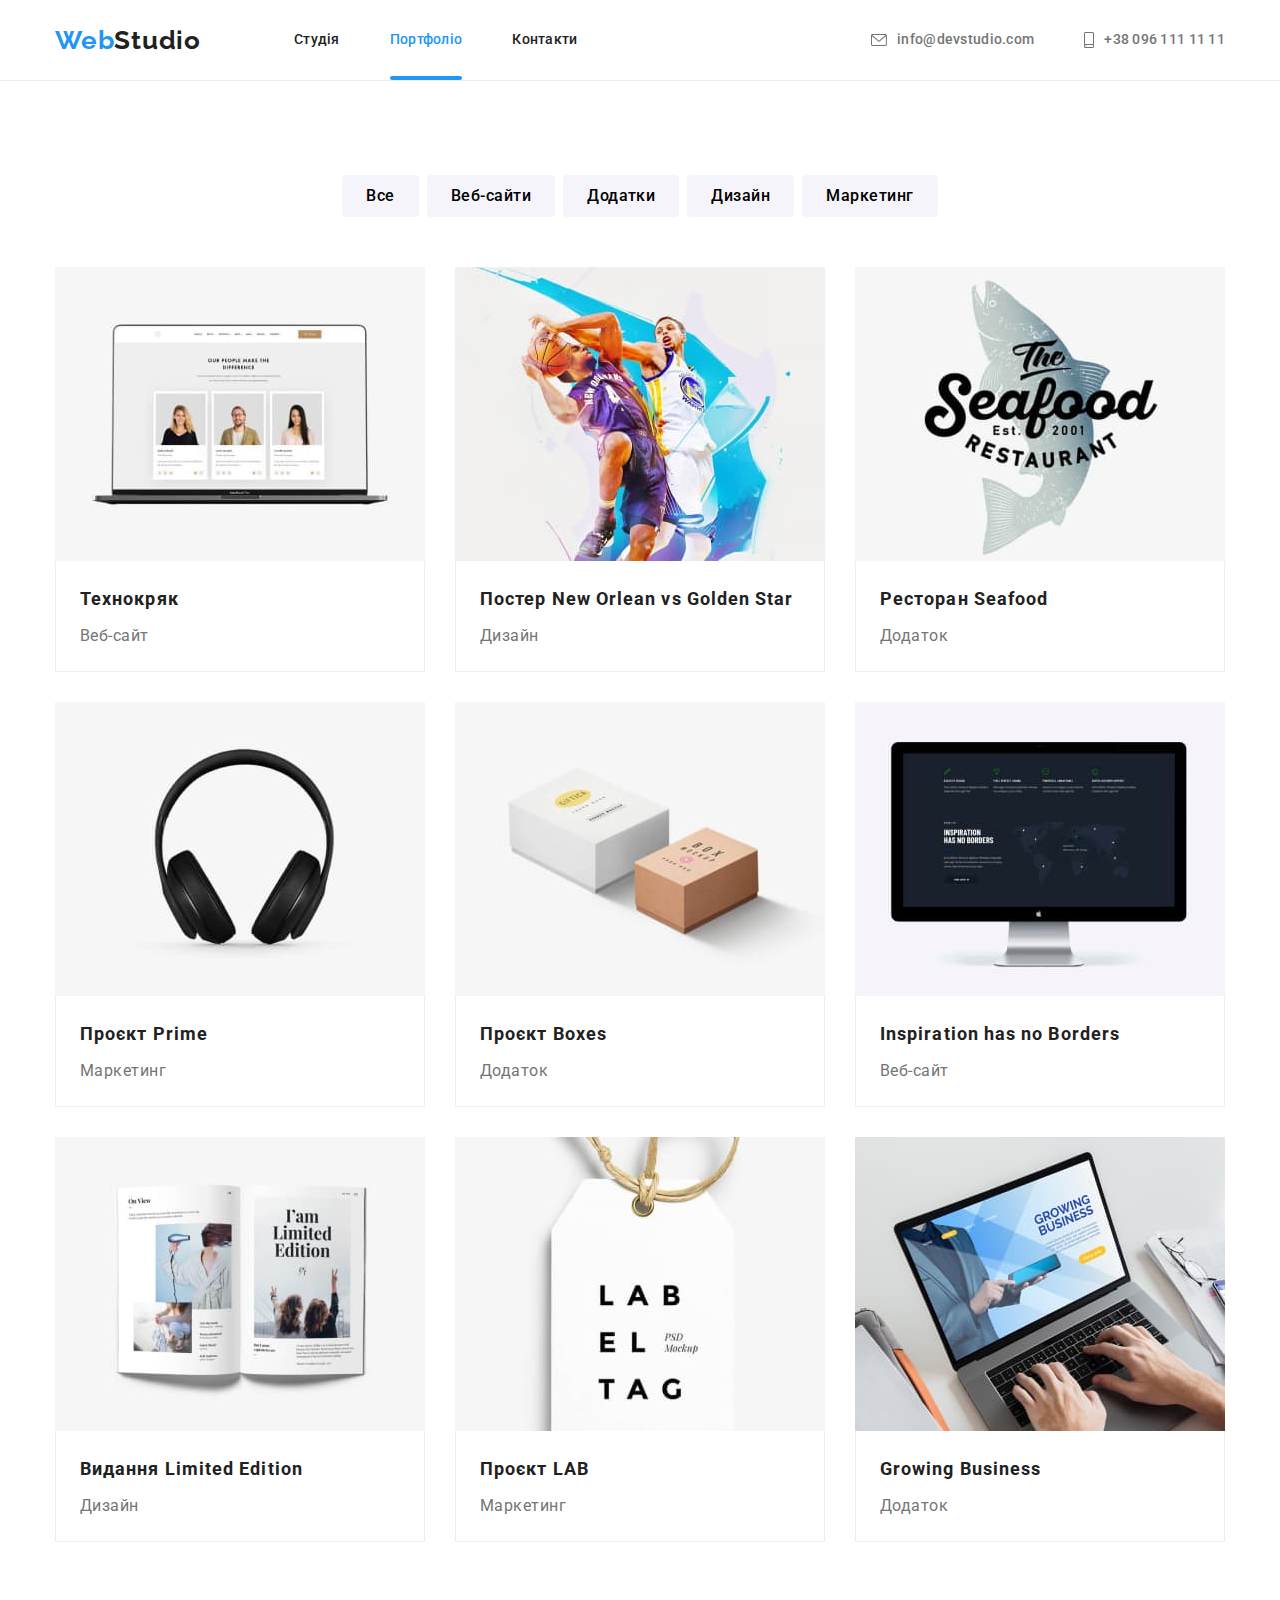
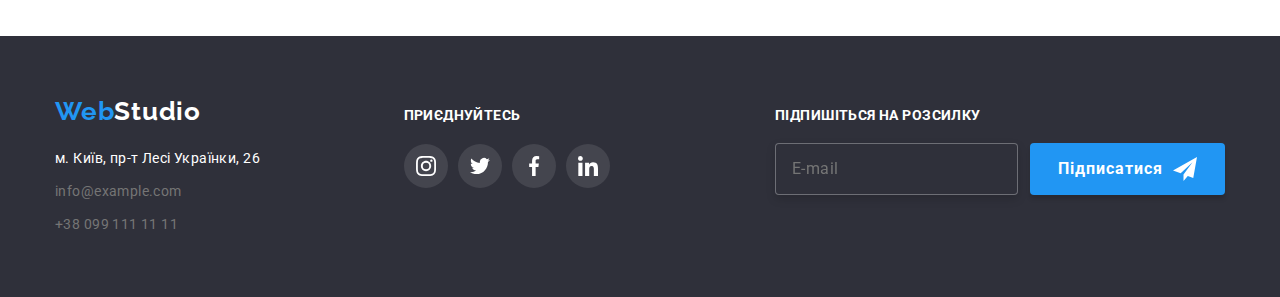
==== commit 76a57695: "додає портфоліо до main.css" ====
--- a/portfolio.html
+++ b/portfolio.html
@@ -15,7 +15,7 @@
       rel="stylesheet"
       href="https://cdnjs.cloudflare.com/ajax/libs/modern-normalize/1.1.0/modern-normalize.min.css"
     />
-    <link rel="stylesheet" href="./css/portfolio.min.css" />
+    <link rel="stylesheet" href="./css/main.min.css" />
   </head>
   <body>
     <header class="header">
@@ -118,34 +118,34 @@
                       media="(max-width: 767px)"
                       sizes="(min-width: 320px) 320px, 90vw"
                       srcset="
-                        /portfolio-images/mobile/port1-mob-1x.jpg 450w,
-                        /portfolio-images/mobile/port1-mob-2x.jpg 900w
-                      "
-                    />
-
-                    <source
-                      type="image/jpeg"
-                      media="(min-width: 768px) and (max-width: 1199px)"
-                      sizes="(min-width: 354px) 354px, 50vw"
-                      srcset="
-                        /portfolio-images/tablet/port1-tab-1x.jpg 354w,
-                        /portfolio-images/tablet/port1-tab-2x.jpg 708w
-                      "
-                    />
-
-                    <source
-                      type="image/jpeg"
-                      media="(min-width: 1200px)"
-                      sizes="(min-width: 370px) 370px, 25vw"
-                      srcset="
-                        /portfolio-images/desktop/port1-des-1x.jpg 370w,
-                        /portfolio-images/desktop/port1-des-2x.jpg 740w
-                      "
-                    />
-
-                    <img
-                      width="370"
-                      src="/portfolio-images/desktop/port1-des-1x.jpg"
+                        ./portfolio-images/mobile/port1-mob-1x.jpg 450w,
+                        ./portfolio-images/mobile/port1-mob-2x.jpg 900w
+                      "
+                    />
+
+                    <source
+                      type="image/jpeg"
+                      media="(min-width: 768px) and (max-width: 1199px)"
+                      sizes="(min-width: 354px) 354px, 50vw"
+                      srcset="
+                        ./portfolio-images/tablet/port1-tab-1x.jpg 354w,
+                        ./portfolio-images/tablet/port1-tab-2x.jpg 708w
+                      "
+                    />
+
+                    <source
+                      type="image/jpeg"
+                      media="(min-width: 1200px)"
+                      sizes="(min-width: 370px) 370px, 25vw"
+                      srcset="
+                        ./portfolio-images/desktop/port1-des-1x.jpg 370w,
+                        ./portfolio-images/desktop/port1-des-2x.jpg 740w
+                      "
+                    />
+
+                    <img
+                      width="370"
+                      src="./portfolio-images/desktop/port1-des-1x.jpg"
                       alt="Сторінка веб-сайту Технокряк"
                     />
                   </picture>
@@ -179,34 +179,34 @@
                       media="(max-width: 767px)"
                       sizes="(min-width: 320px) 320px, 90vw"
                       srcset="
-                        /portfolio-images/mobile/port2-mob-1x.jpg 450w,
-                        /portfolio-images/mobile/port2-mob-2x.jpg 900w
-                      "
-                    />
-
-                    <source
-                      type="image/jpeg"
-                      media="(min-width: 768px) and (max-width: 1199px)"
-                      sizes="(min-width: 354px) 354px, 50vw"
-                      srcset="
-                        /portfolio-images/tablet/port2-tab-1x.jpg 354w,
-                        /portfolio-images/tablet/port2-tab-2x.jpg 708w
-                      "
-                    />
-
-                    <source
-                      type="image/jpeg"
-                      media="(min-width: 1200px)"
-                      sizes="(min-width: 370px) 370px, 25vw"
-                      srcset="
-                        /portfolio-images/desktop/port2-des-1x.jpg 370w,
-                        /portfolio-images/desktop/port2-des-2x.jpg 740w
-                      "
-                    />
-
-                    <img
-                      width="370"
-                      src="/portfolio-images/desktop/port2-des-1x.jpg"
+                        ./portfolio-images/mobile/port2-mob-1x.jpg 450w,
+                        ./portfolio-images/mobile/port2-mob-2x.jpg 900w
+                      "
+                    />
+
+                    <source
+                      type="image/jpeg"
+                      media="(min-width: 768px) and (max-width: 1199px)"
+                      sizes="(min-width: 354px) 354px, 50vw"
+                      srcset="
+                        ./portfolio-images/tablet/port2-tab-1x.jpg 354w,
+                        ./portfolio-images/tablet/port2-tab-2x.jpg 708w
+                      "
+                    />
+
+                    <source
+                      type="image/jpeg"
+                      media="(min-width: 1200px)"
+                      sizes="(min-width: 370px) 370px, 25vw"
+                      srcset="
+                        ./portfolio-images/desktop/port2-des-1x.jpg 370w,
+                        ./portfolio-images/desktop/port2-des-2x.jpg 740w
+                      "
+                    />
+
+                    <img
+                      width="370"
+                      src="./portfolio-images/desktop/port2-des-1x.jpg"
                       alt="Сторінка веб-сайту Технокряк"
                     />
                   </picture>
@@ -233,34 +233,34 @@
                       media="(max-width: 767px)"
                       sizes="(min-width: 320px) 320px, 90vw"
                       srcset="
-                        /portfolio-images/mobile/port3-mob-1x.jpg 450w,
-                        /portfolio-images/mobile/port3-mob-2x.jpg 900w
-                      "
-                    />
-
-                    <source
-                      type="image/jpeg"
-                      media="(min-width: 768px) and (max-width: 1199px)"
-                      sizes="(min-width: 354px) 354px, 50vw"
-                      srcset="
-                        /portfolio-images/tablet/port3-tab-1x.jpg 354w,
-                        /portfolio-images/tablet/port3-tab-2x.jpg 708w
-                      "
-                    />
-
-                    <source
-                      type="image/jpeg"
-                      media="(min-width: 1200px)"
-                      sizes="(min-width: 370px) 370px, 25vw"
-                      srcset="
-                        /portfolio-images/desktop/port3-des-1x.jpg 370w,
-                        /portfolio-images/desktop/port3-des-2x.jpg 740w
-                      "
-                    />
-
-                    <img
-                      width="370"
-                      src="/portfolio-images/desktop/port3-des-1x.jpg"
+                        ./portfolio-images/mobile/port3-mob-1x.jpg 450w,
+                        ./portfolio-images/mobile/port3-mob-2x.jpg 900w
+                      "
+                    />
+
+                    <source
+                      type="image/jpeg"
+                      media="(min-width: 768px) and (max-width: 1199px)"
+                      sizes="(min-width: 354px) 354px, 50vw"
+                      srcset="
+                        ./portfolio-images/tablet/port3-tab-1x.jpg 354w,
+                        ./portfolio-images/tablet/port3-tab-2x.jpg 708w
+                      "
+                    />
+
+                    <source
+                      type="image/jpeg"
+                      media="(min-width: 1200px)"
+                      sizes="(min-width: 370px) 370px, 25vw"
+                      srcset="
+                        ./portfolio-images/desktop/port3-des-1x.jpg 370w,
+                        ./portfolio-images/desktop/port3-des-2x.jpg 740w
+                      "
+                    />
+
+                    <img
+                      width="370"
+                      src="./portfolio-images/desktop/port3-des-1x.jpg"
                       alt="Сторінка веб-сайту Технокряк"
                     />
                   </picture>
@@ -287,34 +287,34 @@
                       media="(max-width: 767px)"
                       sizes="(min-width: 320px) 320px, 90vw"
                       srcset="
-                        /portfolio-images/mobile/port4-mob-1x.jpg 450w,
-                        /portfolio-images/mobile/port4-mob-2x.jpg 900w
-                      "
-                    />
-
-                    <source
-                      type="image/jpeg"
-                      media="(min-width: 768px) and (max-width: 1199px)"
-                      sizes="(min-width: 354px) 354px, 50vw"
-                      srcset="
-                        /portfolio-images/tablet/port4-tab-1x.jpg 354w,
-                        /portfolio-images/tablet/port4-tab-2x.jpg 708w
-                      "
-                    />
-
-                    <source
-                      type="image/jpeg"
-                      media="(min-width: 1200px)"
-                      sizes="(min-width: 370px) 370px, 25vw"
-                      srcset="
-                        /portfolio-images/desktop/port4-des-1x.jpg 370w,
-                        /portfolio-images/desktop/port4-des-2x.jpg 740w
-                      "
-                    />
-
-                    <img
-                      width="370"
-                      src="/portfolio-images/desktop/port4-des-1x.jpg"
+                        ./portfolio-images/mobile/port4-mob-1x.jpg 450w,
+                        ./portfolio-images/mobile/port4-mob-2x.jpg 900w
+                      "
+                    />
+
+                    <source
+                      type="image/jpeg"
+                      media="(min-width: 768px) and (max-width: 1199px)"
+                      sizes="(min-width: 354px) 354px, 50vw"
+                      srcset="
+                        ./portfolio-images/tablet/port4-tab-1x.jpg 354w,
+                        ./portfolio-images/tablet/port4-tab-2x.jpg 708w
+                      "
+                    />
+
+                    <source
+                      type="image/jpeg"
+                      media="(min-width: 1200px)"
+                      sizes="(min-width: 370px) 370px, 25vw"
+                      srcset="
+                        ./portfolio-images/desktop/port4-des-1x.jpg 370w,
+                        ./portfolio-images/desktop/port4-des-2x.jpg 740w
+                      "
+                    />
+
+                    <img
+                      width="370"
+                      src="./portfolio-images/desktop/port4-des-1x.jpg"
                       alt="Сторінка веб-сайту Технокряк"
                     />
                   </picture>
@@ -341,34 +341,34 @@
                       media="(max-width: 767px)"
                       sizes="(min-width: 320px) 320px, 90vw"
                       srcset="
-                        /portfolio-images/mobile/port5-mob-1x.jpg 450w,
-                        /portfolio-images/mobile/port5-mob-2x.jpg 900w
-                      "
-                    />
-
-                    <source
-                      type="image/jpeg"
-                      media="(min-width: 768px) and (max-width: 1199px)"
-                      sizes="(min-width: 354px) 354px, 50vw"
-                      srcset="
-                        /portfolio-images/tablet/port5-tab-1x.jpg 354w,
-                        /portfolio-images/tablet/port5-tab-2x.jpg 708w
-                      "
-                    />
-
-                    <source
-                      type="image/jpeg"
-                      media="(min-width: 1200px)"
-                      sizes="(min-width: 370px) 370px, 25vw"
-                      srcset="
-                        /portfolio-images/desktop/port5-des-1x.jpg 370w,
-                        /portfolio-images/desktop/port5-des-2x.jpg 740w
-                      "
-                    />
-
-                    <img
-                      width="370"
-                      src="/portfolio-images/desktop/port5-des-1x.jpg"
+                        ./portfolio-images/mobile/port5-mob-1x.jpg 450w,
+                        ./portfolio-images/mobile/port5-mob-2x.jpg 900w
+                      "
+                    />
+
+                    <source
+                      type="image/jpeg"
+                      media="(min-width: 768px) and (max-width: 1199px)"
+                      sizes="(min-width: 354px) 354px, 50vw"
+                      srcset="
+                        ./portfolio-images/tablet/port5-tab-1x.jpg 354w,
+                        ./portfolio-images/tablet/port5-tab-2x.jpg 708w
+                      "
+                    />
+
+                    <source
+                      type="image/jpeg"
+                      media="(min-width: 1200px)"
+                      sizes="(min-width: 370px) 370px, 25vw"
+                      srcset="
+                        ./portfolio-images/desktop/port5-des-1x.jpg 370w,
+                        ./portfolio-images/desktop/port5-des-2x.jpg 740w
+                      "
+                    />
+
+                    <img
+                      width="370"
+                      src="./portfolio-images/desktop/port5-des-1x.jpg"
                       alt="Сторінка веб-сайту Технокряк"
                     />
                   </picture>
@@ -395,34 +395,34 @@
                       media="(max-width: 767px)"
                       sizes="(min-width: 320px) 320px, 90vw"
                       srcset="
-                        /portfolio-images/mobile/port6-mob-1x.jpg 450w,
-                        /portfolio-images/mobile/port6-mob-2x.jpg 900w
-                      "
-                    />
-
-                    <source
-                      type="image/jpeg"
-                      media="(min-width: 768px) and (max-width: 1199px)"
-                      sizes="(min-width: 354px) 354px, 50vw"
-                      srcset="
-                        /portfolio-images/tablet/port6-tab-1x.jpg 354w,
-                        /portfolio-images/tablet/port6-tab-2x.jpg 708w
-                      "
-                    />
-
-                    <source
-                      type="image/jpeg"
-                      media="(min-width: 1200px)"
-                      sizes="(min-width: 370px) 370px, 25vw"
-                      srcset="
-                        /portfolio-images/desktop/port6-des-1x.jpg 370w,
-                        /portfolio-images/desktop/port6-des-2x.jpg 740w
-                      "
-                    />
-
-                    <img
-                      width="370"
-                      src="/portfolio-images/desktop/port6-des-1x.jpg"
+                        ./portfolio-images/mobile/port6-mob-1x.jpg 450w,
+                        ./portfolio-images/mobile/port6-mob-2x.jpg 900w
+                      "
+                    />
+
+                    <source
+                      type="image/jpeg"
+                      media="(min-width: 768px) and (max-width: 1199px)"
+                      sizes="(min-width: 354px) 354px, 50vw"
+                      srcset="
+                        ./portfolio-images/tablet/port6-tab-1x.jpg 354w,
+                        ./portfolio-images/tablet/port6-tab-2x.jpg 708w
+                      "
+                    />
+
+                    <source
+                      type="image/jpeg"
+                      media="(min-width: 1200px)"
+                      sizes="(min-width: 370px) 370px, 25vw"
+                      srcset="
+                        ./portfolio-images/desktop/port6-des-1x.jpg 370w,
+                        ./portfolio-images/desktop/port6-des-2x.jpg 740w
+                      "
+                    />
+
+                    <img
+                      width="370"
+                      src="./portfolio-images/desktop/port6-des-1x.jpg"
                       alt="Сторінка веб-сайту Технокряк"
                     />
                   </picture>
@@ -449,34 +449,34 @@
                       media="(max-width: 767px)"
                       sizes="(min-width: 320px) 320px, 90vw"
                       srcset="
-                        /portfolio-images/mobile/port7-mob-1x.jpg 450w,
-                        /portfolio-images/mobile/port7-mob-2x.jpg 900w
-                      "
-                    />
-
-                    <source
-                      type="image/jpeg"
-                      media="(min-width: 768px) and (max-width: 1199px)"
-                      sizes="(min-width: 354px) 354px, 50vw"
-                      srcset="
-                        /portfolio-images/tablet/port7-tab-1x.jpg 354w,
-                        /portfolio-images/tablet/port7-tab-2x.jpg 708w
-                      "
-                    />
-
-                    <source
-                      type="image/jpeg"
-                      media="(min-width: 1200px)"
-                      sizes="(min-width: 370px) 370px, 25vw"
-                      srcset="
-                        /portfolio-images/desktop/port7-des-1x.jpg 370w,
-                        /portfolio-images/desktop/port7-des-2x.jpg 740w
-                      "
-                    />
-
-                    <img
-                      width="370"
-                      src="/portfolio-images/desktop/port7-des-1x.jpg"
+                        ./portfolio-images/mobile/port7-mob-1x.jpg 450w,
+                        ./portfolio-images/mobile/port7-mob-2x.jpg 900w
+                      "
+                    />
+
+                    <source
+                      type="image/jpeg"
+                      media="(min-width: 768px) and (max-width: 1199px)"
+                      sizes="(min-width: 354px) 354px, 50vw"
+                      srcset="
+                        ./portfolio-images/tablet/port7-tab-1x.jpg 354w,
+                        ./portfolio-images/tablet/port7-tab-2x.jpg 708w
+                      "
+                    />
+
+                    <source
+                      type="image/jpeg"
+                      media="(min-width: 1200px)"
+                      sizes="(min-width: 370px) 370px, 25vw"
+                      srcset="
+                        ./portfolio-images/desktop/port7-des-1x.jpg 370w,
+                        ./portfolio-images/desktop/port7-des-2x.jpg 740w
+                      "
+                    />
+
+                    <img
+                      width="370"
+                      src="./portfolio-images/desktop/port7-des-1x.jpg"
                       alt="Сторінка веб-сайту Технокряк"
                     />
                   </picture>
@@ -503,34 +503,34 @@
                       media="(max-width: 767px)"
                       sizes="(min-width: 320px) 320px, 90vw"
                       srcset="
-                        /portfolio-images/mobile/port8-mob-1x.jpg 450w,
-                        /portfolio-images/mobile/port8-mob-2x.jpg 900w
-                      "
-                    />
-
-                    <source
-                      type="image/jpeg"
-                      media="(min-width: 768px) and (max-width: 1199px)"
-                      sizes="(min-width: 354px) 354px, 50vw"
-                      srcset="
-                        /portfolio-images/tablet/port8-tab-1x.jpg 354w,
-                        /portfolio-images/tablet/port8-tab-2x.jpg 708w
-                      "
-                    />
-
-                    <source
-                      type="image/jpeg"
-                      media="(min-width: 1200px)"
-                      sizes="(min-width: 370px) 370px, 25vw"
-                      srcset="
-                        /portfolio-images/desktop/port8-des-1x.jpg 370w,
-                        /portfolio-images/desktop/port8-des-2x.jpg 740w
-                      "
-                    />
-
-                    <img
-                      width="370"
-                      src="/portfolio-images/desktop/port8-des-1x.jpg"
+                        ./portfolio-images/mobile/port8-mob-1x.jpg 450w,
+                        ./portfolio-images/mobile/port8-mob-2x.jpg 900w
+                      "
+                    />
+
+                    <source
+                      type="image/jpeg"
+                      media="(min-width: 768px) and (max-width: 1199px)"
+                      sizes="(min-width: 354px) 354px, 50vw"
+                      srcset="
+                        ./portfolio-images/tablet/port8-tab-1x.jpg 354w,
+                        ./portfolio-images/tablet/port8-tab-2x.jpg 708w
+                      "
+                    />
+
+                    <source
+                      type="image/jpeg"
+                      media="(min-width: 1200px)"
+                      sizes="(min-width: 370px) 370px, 25vw"
+                      srcset="
+                        ./portfolio-images/desktop/port8-des-1x.jpg 370w,
+                        ./portfolio-images/desktop/port8-des-2x.jpg 740w
+                      "
+                    />
+
+                    <img
+                      width="370"
+                      src="./portfolio-images/desktop/port8-des-1x.jpg"
                       alt="Сторінка веб-сайту Технокряк"
                     />
                   </picture>
@@ -557,34 +557,34 @@
                       media="(max-width: 767px)"
                       sizes="(min-width: 320px) 320px, 90vw"
                       srcset="
-                        /portfolio-images/mobile/port9-mob-1x.jpg 450w,
-                        /portfolio-images/mobile/port9-mob-2x.jpg 900w
-                      "
-                    />
-
-                    <source
-                      type="image/jpeg"
-                      media="(min-width: 768px) and (max-width: 1199px)"
-                      sizes="(min-width: 354px) 354px, 50vw"
-                      srcset="
-                        /portfolio-images/tablet/port9-tab-1x.jpg 354w,
-                        /portfolio-images/tablet/port9-tab-2x.jpg 708w
-                      "
-                    />
-
-                    <source
-                      type="image/jpeg"
-                      media="(min-width: 1200px)"
-                      sizes="(min-width: 370px) 370px, 25vw"
-                      srcset="
-                        /portfolio-images/desktop/port9-des-1x.jpg 370w,
-                        /portfolio-images/desktop/port9-des-2x.jpg 740w
-                      "
-                    />
-
-                    <img
-                      width="370"
-                      src="/portfolio-images/desktop/port9-des-1x.jpg"
+                        ./portfolio-images/mobile/port9-mob-1x.jpg 450w,
+                        ./portfolio-images/mobile/port9-mob-2x.jpg 900w
+                      "
+                    />
+
+                    <source
+                      type="image/jpeg"
+                      media="(min-width: 768px) and (max-width: 1199px)"
+                      sizes="(min-width: 354px) 354px, 50vw"
+                      srcset="
+                        ./portfolio-images/tablet/port9-tab-1x.jpg 354w,
+                        ./portfolio-images/tablet/port9-tab-2x.jpg 708w
+                      "
+                    />
+
+                    <source
+                      type="image/jpeg"
+                      media="(min-width: 1200px)"
+                      sizes="(min-width: 370px) 370px, 25vw"
+                      srcset="
+                        ./portfolio-images/desktop/port9-des-1x.jpg 370w,
+                        ./portfolio-images/desktop/port9-des-2x.jpg 740w
+                      "
+                    />
+
+                    <img
+                      width="370"
+                      src="./portfolio-images/desktop/port9-des-1x.jpg"
                       alt="Сторінка веб-сайту Технокряк"
                     />
                   </picture>
--- a/css/main.min.css
+++ b/css/main.min.css
@@ -0,0 +1 @@
+.visually-hidden{position:absolute;width:1px;height:1px;margin:-1px;border:0;padding:0;white-space:nowrap;-webkit-clip-path:inset(100%);clip-path:inset(100%);clip:rect(0 0 0 0);overflow:hidden}html{-webkit-box-sizing:border-box;box-sizing:border-box}*,*::before,*::after{-webkit-box-sizing:inherit;box-sizing:inherit}body{margin:auto;color:#212121;background-color:#fff;font-family:"Roboto",sans-serif;font-style:normal}.section{margin:auto;display:-webkit-box;display:-ms-flexbox;display:flex;padding-top:60px;padding-bottom:60px;max-width:1600px}@media screen and (min-width: 1200px){.section{padding-top:94px;padding-bottom:94px}}.container{padding:0 15px;margin-left:auto;margin-right:auto}@media screen and (max-width: 767px){.container{max-width:480px}}@media screen and (min-width: 768px){.container{max-width:768px}}@media screen and (min-width: 1200px){.container{max-width:1200px}}h1,h2,h3,h4,h5,h6,p{display:block;margin-top:0;margin-bottom:0}ul{list-style:none;padding:0;margin:0}p{margin-top:0;margin-bottom:0}img{display:block;max-width:100%;height:auto}a{text-decoration:none;color:inherit}@-webkit-keyframes animation-current{0%{-webkit-transform:scaleX(1);transform:scaleX(1)}50%{-webkit-transform:scaleX(0);transform:scaleX(0)}100%{-webkit-transform:scaleX(1);transform:scaleX(1)}}@keyframes animation-current{0%{-webkit-transform:scaleX(1);transform:scaleX(1)}50%{-webkit-transform:scaleX(0);transform:scaleX(0)}100%{-webkit-transform:scaleX(1);transform:scaleX(1)}}.header{position:relative;margin:auto;max-width:1600px;display:block;border-bottom:1px solid #ececec}@media screen and (max-width: 767px){.header{display:-webkit-box;display:-ms-flexbox;display:flex;padding:10px 0;max-width:450px}}.header__nav{display:-webkit-box;display:-ms-flexbox;display:flex;-webkit-box-align:center;-ms-flex-align:center;align-items:center;-webkit-box-pack:justify;-ms-flex-pack:justify;justify-content:space-between}.header-container{display:-webkit-box;display:-ms-flexbox;display:flex;-webkit-box-pack:justify;-ms-flex-pack:justify;justify-content:space-between}.site-nav{display:none}@media screen and (min-width: 768px){.site-nav{display:-webkit-box;display:-ms-flexbox;display:flex;margin-bottom:0;gap:50px}}.site-nav__item{margin-bottom:0}.site-nav__link{display:block;color:#212121;letter-spacing:.02em;-webkit-transition:color 250ms cubic-bezier(0.4, 0, 0.2, 1);transition:color 250ms cubic-bezier(0.4, 0, 0.2, 1);padding-top:32px;padding-bottom:32px;font-weight:500;font-size:14px;line-height:1.14}.site-nav__link:hover,.site-nav__link:focus{color:#2196f3}.current{color:#2196f3;position:relative}@media screen and (min-width: 768px){.current::after{content:"";display:block;position:absolute;width:100%;height:4px;background:currentColor;border-radius:2px;bottom:0;-webkit-animation:animation-current 250ms cubic-bezier(0.4, 0, 0.2, 1);animation:animation-current 250ms cubic-bezier(0.4, 0, 0.2, 1)}}@media screen and (max-width: 767px){.address-nav{display:-webkit-box;display:-ms-flexbox;display:flex;-webkit-box-orient:vertical;-webkit-box-direction:reverse;-ms-flex-direction:column-reverse;flex-direction:column-reverse;gap:32px;display:none}}@media screen and (min-width: 768px){.address-nav{display:-webkit-box;display:-ms-flexbox;display:flex;-webkit-box-orient:vertical;-webkit-box-direction:normal;-ms-flex-direction:column;flex-direction:column;gap:10px;margin-left:auto}}@media screen and (min-width: 1200px){.address-nav{display:-webkit-box;display:-ms-flexbox;display:flex;-webkit-box-orient:horizontal;-webkit-box-direction:normal;-ms-flex-direction:row;flex-direction:row;gap:50px}}@media screen and (min-width: 768px){.address-nav__link{display:-webkit-box;display:-ms-flexbox;display:flex;-webkit-box-align:center;-ms-flex-align:center;align-items:center;font-weight:500;font-size:14px;line-height:1.14;letter-spacing:.02em;-webkit-transition:color 250ms cubic-bezier(0.4, 0, 0.2, 1);transition:color 250ms cubic-bezier(0.4, 0, 0.2, 1);color:#757575}}.address-nav__link:hover,.address-nav__link:focus{color:#2196f3}@media screen and (min-width: 768px){.address-nav__icon{margin-right:10px;fill:currentColor}}.menu-toggle{min-height:40px;min-width:40px;display:-webkit-box;display:-ms-flexbox;display:flex;-webkit-box-align:center;-ms-flex-align:center;align-items:center;-webkit-box-pack:center;-ms-flex-pack:center;justify-content:center;margin:0;padding:0;background-color:#fff;cursor:pointer;border:none;border-radius:50%;outline:none}@media(min-width: 768px){.menu-toggle{display:none}}.menu-toggle:hover,.menu-toggle:focus{background-color:rgba(0,0,0,.1)}.menu-container{position:fixed;top:0;left:0;width:100vw;height:100vh;padding:48px 40px;background-color:#fff;z-index:999;-webkit-transform:translateX(100%);transform:translateX(100%);-webkit-transition:-webkit-transform 250ms ease-in-out;transition:-webkit-transform 250ms ease-in-out;transition:transform 250ms ease-in-out;transition:transform 250ms ease-in-out, -webkit-transform 250ms ease-in-out}@media screen and (max-width: 399px){.menu-container{padding:48px 20px}}.menu-container.is-open{-webkit-transform:translateX(0);transform:translateX(0)}.menu-container .menu-toggle{position:absolute;top:16px;right:16px;color:#fff}.mob-site{margin-bottom:auto}.mob-site__item{margin-bottom:32px}.mob-site__link{display:block;gap:32px;color:#212121;font-weight:500;font-size:40px;line-height:1.18;letter-spacing:.02em;-webkit-transition:color 250ms cubic-bezier(0.4, 0, 0.2, 1);transition:color 250ms cubic-bezier(0.4, 0, 0.2, 1)}.mob-site__link:hover,.mob-site__link:focus{color:#2196f3}.mob-address{display:-webkit-box;display:-ms-flexbox;display:flex;-webkit-box-orient:vertical;-webkit-box-direction:reverse;-ms-flex-direction:column-reverse;flex-direction:column-reverse;gap:32px}@media screen and (max-width: 767px){.mob-address__tel{font-weight:500;font-size:26px;line-height:1.18;letter-spacing:.02em;color:#2196f3}}@media screen and (max-width: 767px)and (min-width: 480px){.mob-address__tel{font-size:34px}}.mob-address__mail{font-weight:500;font-size:24px;line-height:1.17;letter-spacing:.02em;color:#757575}.mob-address__link{-webkit-transition:color 250ms cubic-bezier(0.4, 0, 0.2, 1);transition:color 250ms cubic-bezier(0.4, 0, 0.2, 1)}.mob-address__link:hover,.mob-address__link:focus{color:#2196f3}.mob-soc{display:-webkit-box;display:-ms-flexbox;display:flex;-ms-flex-wrap:wrap;flex-wrap:wrap;margin-top:64px}@media screen and (min-width: 768px){.mob-soc{display:none}}.mob-soc__item:nth-child(1){padding-right:10px;border-right:1px solid rgba(33,33,33,.2)}.mob-soc__item:nth-child(2),.mob-soc__item:nth-child(3){padding:0 10px;border-right:1px solid rgba(33,33,33,.2)}.mob-soc__item:nth-child(4){padding-left:10px}.mob-soc__link{font-weight:500;font-size:13px;line-height:1.22;letter-spacing:.02em;color:#2196f3}@media screen and (min-width: 480px){.mob-soc__link{font-size:18px}}.logo__text{color:#2196f3;text-decoration:none}.logo{color:#212121;font-family:"Raleway",sans-serif;margin-right:88px;font-weight:700;font-size:26px;line-height:1.19;letter-spacing:.03em}@media screen and (min-width: 1200px){.logo{margin-right:93px}}.footer__logo{display:inline-block;font-family:"Raleway",sans-serif;letter-spacing:.03em;text-decoration:none;margin-bottom:20px;color:#fff}@media screen and (min-width: 480px){.footer__logo{font-weight:400;font-size:14px;line-height:1.71}}@media screen and (min-width: 1200px){.footer__logo{font-weight:700;font-size:26px;line-height:1.19}}.hero{text-align:center;background:#c4c4c4;background-image:-webkit-gradient(linear, left top, left bottom, from(rgba(47, 48, 58, 0.4)), to(rgba(47, 48, 58, 0.4))),url(../images/mobile/hero-mob-1x.jpg);background-image:linear-gradient(rgba(47, 48, 58, 0.4), rgba(47, 48, 58, 0.4)),url(../images/mobile/hero-mob-1x.jpg);background-repeat:no-repeat;background-position:center;background-size:cover;height:400px;width:100%;padding:118px 0}@media(min-device-pixel-ratio: 2),(-webkit-min-device-pixel-ratio: 2),(min-resolution: 192dpi),(min-resolution: 2dppx){.hero{background-image:-webkit-gradient(linear, left top, left bottom, from(rgba(47, 48, 58, 0.4)), to(rgba(47, 48, 58, 0.4))),url(../images/mobile/hero-mob-2x.jpg);background-image:linear-gradient(rgba(47, 48, 58, 0.4), rgba(47, 48, 58, 0.4)),url(../images/mobile/hero-mob-2x.jpg)}}@media screen and (min-width: 768px){.hero{padding:118px 0;background-image:-webkit-gradient(linear, left top, left bottom, from(rgba(47, 48, 58, 0.4)), to(rgba(47, 48, 58, 0.4))),url(../images/tablet/hero-tab-1x.jpg);background-image:linear-gradient(rgba(47, 48, 58, 0.4), rgba(47, 48, 58, 0.4)),url(../images/tablet/hero-tab-1x.jpg)}}@media screen and (min-width: 768px)and (min-device-pixel-ratio: 2),screen and (min-width: 768px)and (-webkit-min-device-pixel-ratio: 2),screen and (min-width: 768px)and (min-resolution: 192dpi),screen and (min-width: 768px)and (min-resolution: 2dppx){.hero{background-image:-webkit-gradient(linear, left top, left bottom, from(rgba(47, 48, 58, 0.4)), to(rgba(47, 48, 58, 0.4))),url(../images/tablet/hero-tab-2x.jpg);background-image:linear-gradient(rgba(47, 48, 58, 0.4), rgba(47, 48, 58, 0.4)),url(../images/tablet/hero-tab-2x.jpg)}}@media screen and (min-width: 1200px){.hero{height:600px;padding:200px 0;margin-right:auto;margin-left:auto;max-width:1600px;background-image:-webkit-gradient(linear, left top, left bottom, from(rgba(47, 48, 58, 0.4)), to(rgba(47, 48, 58, 0.4))),url(../images/desktop/hero-des-1x.jpg);background-image:linear-gradient(rgba(47, 48, 58, 0.4), rgba(47, 48, 58, 0.4)),url(../images/desktop/hero-des-1x.jpg)}}@media screen and (min-width: 1200px)and (min-device-pixel-ratio: 2),screen and (min-width: 1200px)and (-webkit-min-device-pixel-ratio: 2),screen and (min-width: 1200px)and (min-resolution: 192dpi),screen and (min-width: 1200px)and (min-resolution: 2dppx){.hero{background-image:-webkit-gradient(linear, left top, left bottom, from(rgba(47, 48, 58, 0.4)), to(rgba(47, 48, 58, 0.4))),url(../images/desktop/hero-des-2x.jpg);background-image:linear-gradient(rgba(47, 48, 58, 0.4), rgba(47, 48, 58, 0.4)),url(../images/desktop/hero-des-2x.jpg)}}.hero-container{display:-webkit-box;display:-ms-flexbox;display:flex;-webkit-box-align:center;-ms-flex-align:center;align-items:center;-webkit-box-pack:center;-ms-flex-pack:center;justify-content:center;width:100vw}.hero__title{margin-bottom:30px;color:#fff;letter-spacing:.06em;text-transform:uppercase;font-weight:900;font-size:26px;line-height:1.62;max-width:360px}@media screen and (min-width: 1200px){.hero__title{min-width:696px;font-size:44px;line-height:1.4}}.hero__button{color:#fff;background-color:#2196f3;-webkit-box-shadow:0px 4px 4px rgba(0,0,0,.15);box-shadow:0px 4px 4px rgba(0,0,0,.15);cursor:pointer;font-family:inherit;border-radius:4px;border:none;font-weight:700;font-size:16px;line-height:1.88;letter-spacing:.06em;-webkit-transition:background-color 250ms cubic-bezier(0.4, 0, 0.2, 1),-webkit-box-shadow 250ms cubic-bezier(0.4, 0, 0.2, 1);transition:background-color 250ms cubic-bezier(0.4, 0, 0.2, 1),-webkit-box-shadow 250ms cubic-bezier(0.4, 0, 0.2, 1);transition:background-color 250ms cubic-bezier(0.4, 0, 0.2, 1),box-shadow 250ms cubic-bezier(0.4, 0, 0.2, 1);transition:background-color 250ms cubic-bezier(0.4, 0, 0.2, 1),box-shadow 250ms cubic-bezier(0.4, 0, 0.2, 1),-webkit-box-shadow 250ms cubic-bezier(0.4, 0, 0.2, 1)}@media screen and (max-width: 1199px){.hero__button{padding:10px 24px}}@media screen and (min-width: 1200px){.hero__button{padding:10px 32px}}.hero__button:hover,.hero__button:focus{background-color:#188ce8;-webkit-box-shadow:0px 4px 4px rgba(0,0,0,.15);box-shadow:0px 4px 4px rgba(0,0,0,.15)}.work{padding-top:0}@media screen and (max-width: 1199px){.work{display:none}}.work__title{margin-bottom:50px;color:#212121;font-weight:700;font-size:36px;line-height:1.17;letter-spacing:.03em;text-align:center}.work__list{display:-webkit-box;display:-ms-flexbox;display:flex;gap:30px}.work__item{position:relative;padding:27px auto}.work__text{display:-webkit-box;display:-ms-flexbox;display:flex;position:absolute;bottom:0;width:100%;height:70px;font-weight:700;font-size:14px;line-height:1.14;-webkit-box-align:center;-ms-flex-align:center;align-items:center;-webkit-box-pack:center;-ms-flex-pack:center;justify-content:center;letter-spacing:.03em;text-transform:uppercase;color:#fff;background:rgba(47,48,58,.8);cursor:pointer}@media screen and (min-width: 768px){.feature__list{display:-webkit-box;display:-ms-flexbox;display:flex;-ms-flex-wrap:wrap;flex-wrap:wrap;gap:30px}}.feature__item{margin-bottom:30px}@media screen and (min-width: 768px){.feature__item{width:calc((100% - 30px)/2)}}@media screen and (min-width: 1200px){.feature__item{width:calc((100% - 90px)/4)}}.feature__card{display:-webkit-box;display:-ms-flexbox;display:flex;-webkit-box-align:center;-ms-flex-align:center;align-items:center;-webkit-box-pack:center;-ms-flex-pack:center;justify-content:center;height:120px;border:none;background:#f5f4fa;margin-bottom:30px}.feature__title{text-align:center;margin-bottom:10px;color:#212121;font-weight:700;font-size:14px;line-height:1.14;letter-spacing:.03em;text-transform:uppercase}@media screen and (min-width: 768px){.feature__title{text-align:left}}.feature__text{color:#757575;font-weight:400;font-size:14px;line-height:1.71;letter-spacing:.03em}.team{background:#f5f4fa}.team__title{margin-bottom:50px;color:#212121;font-weight:700;font-size:36px;line-height:1.17;letter-spacing:.03em;text-align:center}.person{display:-webkit-box;display:-ms-flexbox;display:flex;-ms-flex-wrap:wrap;flex-wrap:wrap;gap:30px}.person__item{background-color:#fff;-webkit-box-shadow:0px 1px 3px rgba(0,0,0,.12),0px 1px 1px rgba(0,0,0,.14),0px 2px 1px rgba(0,0,0,.2);box-shadow:0px 1px 3px rgba(0,0,0,.12),0px 1px 1px rgba(0,0,0,.14),0px 2px 1px rgba(0,0,0,.2);border-radius:0px 0px 4px 4px}@media screen and (min-width: 768px){.person__item{width:calc((100% - 30px)/2)}}@media screen and (min-width: 1200px){.person__item{margin-bottom:30px;-ms-flex-preferred-size:calc((100% - 90px)/4);flex-basis:calc((100% - 90px)/4)}}.person__item img{width:450px}.person__name{margin-bottom:10px;padding-top:30px;color:#212121;font-weight:500;font-size:16px;line-height:1.19;text-align:center;letter-spacing:.03em}.person__description{font-family:"Roboto";font-style:normal;color:#757575;font-weight:400;font-size:16px;line-height:1.19;text-align:center;letter-spacing:.03em;margin-bottom:16px}.soc{display:-webkit-box;display:-ms-flexbox;display:flex;-webkit-box-pack:center;-ms-flex-pack:center;justify-content:center;-webkit-box-align:center;-ms-flex-align:center;align-items:center;gap:10px;padding-bottom:30px}.soc__link{display:-webkit-box;display:-ms-flexbox;display:flex;-webkit-box-align:center;-ms-flex-align:center;align-items:center;-webkit-box-pack:center;-ms-flex-pack:center;justify-content:center;width:44px;height:44px;border:none;border-radius:50%;color:#afb1b8;-webkit-transition:color 250ms cubic-bezier(0.4, 0, 0.2, 1),background-color 250ms cubic-bezier(0.4, 0, 0.2, 1);transition:color 250ms cubic-bezier(0.4, 0, 0.2, 1),background-color 250ms cubic-bezier(0.4, 0, 0.2, 1)}.soc__link:hover,.soc__link:focus{color:#fff;background-color:#2196f3}.soc__icon{fill:currentColor}.clients__title{margin-bottom:50px;color:#212121;font-weight:700;font-size:36px;line-height:1.17;letter-spacing:.03em;text-align:center}@media screen and (min-width: 480px){.clients__title{margin-bottom:30px}}@media screen and (min-width: 1200px){.clients__title{margin-bottom:50px}}.clients__list{display:-webkit-box;display:-ms-flexbox;display:flex;-ms-flex-wrap:wrap;flex-wrap:wrap;gap:30px}@media screen and (min-width: 480px){.clients__list{min-width:450px}}@media screen and (min-width: 768px){.clients__list{min-width:738px}}@media screen and (min-width: 1200px){.clients__list{min-width:1170px}}.clients__item{display:-webkit-box;display:-ms-flexbox;display:flex;-webkit-box-pack:center;-ms-flex-pack:center;justify-content:center;-webkit-box-align:center;-ms-flex-align:center;align-items:center;border:1px solid #afb1b8;border-radius:4px;color:#afb1b8;-ms-flex-preferred-size:calc((100% - 30px)/2);flex-basis:calc((100% - 30px)/2);height:92px;-webkit-transition:color 250ms cubic-bezier(0.4, 0, 0.2, 1),border-color 250ms cubic-bezier(0.4, 0, 0.2, 1);transition:color 250ms cubic-bezier(0.4, 0, 0.2, 1),border-color 250ms cubic-bezier(0.4, 0, 0.2, 1)}@media screen and (min-width: 768px){.clients__item{-ms-flex-preferred-size:calc((100% - 60px)/3);flex-basis:calc((100% - 60px)/3)}}@media screen and (min-width: 1200px){.clients__item{-ms-flex-preferred-size:calc((100% - 150px)/6);flex-basis:calc((100% - 150px)/6)}}.clients__icon{fill:currentColor}.clients__link:hover,.clients__link:focus{border-color:#2196f3;color:#2196f3}.backdrop{position:fixed;z-index:100;top:0;left:0;padding:40px;width:100vw;height:100vh;opacity:1;background-color:rgba(0,0,0,.2);-webkit-transition:opacity 250ms cubic-bezier(0.4, 0, 0.2, 1),visibility 250ms cubic-bezier(0.4, 0, 0.2, 1),-webkit-transform 250ms cubic-bezier(0.4, 0, 0.2, 1);transition:opacity 250ms cubic-bezier(0.4, 0, 0.2, 1),visibility 250ms cubic-bezier(0.4, 0, 0.2, 1),-webkit-transform 250ms cubic-bezier(0.4, 0, 0.2, 1);transition:opacity 250ms cubic-bezier(0.4, 0, 0.2, 1),transform 250ms cubic-bezier(0.4, 0, 0.2, 1),visibility 250ms cubic-bezier(0.4, 0, 0.2, 1);transition:opacity 250ms cubic-bezier(0.4, 0, 0.2, 1),transform 250ms cubic-bezier(0.4, 0, 0.2, 1),visibility 250ms cubic-bezier(0.4, 0, 0.2, 1),-webkit-transform 250ms cubic-bezier(0.4, 0, 0.2, 1);overflow-y:scroll}.backdrop.is-hidden{visibility:hidden;opacity:0;pointer-events:none}.modal{position:relative;top:50%;left:50%;width:100%;height:609px;padding:40px 10px;background-color:#fff;-webkit-box-shadow:0px 1px 3px rgba(0,0,0,.12),0px 1px 1px rgba(0,0,0,.14),0px 2px 1px rgba(0,0,0,.2);box-shadow:0px 1px 3px rgba(0,0,0,.12),0px 1px 1px rgba(0,0,0,.14),0px 2px 1px rgba(0,0,0,.2);border-radius:4px;-webkit-transform:translate(-50%, -50%) scale(1);transform:translate(-50%, -50%) scale(1);-webkit-transition:-webkit-transform 250ms cubic-bezier(0.4, 0, 0.2, 1);transition:-webkit-transform 250ms cubic-bezier(0.4, 0, 0.2, 1);transition:transform 250ms cubic-bezier(0.4, 0, 0.2, 1);transition:transform 250ms cubic-bezier(0.4, 0, 0.2, 1), -webkit-transform 250ms cubic-bezier(0.4, 0, 0.2, 1)}.backdrop.is-hidden .modal{-webkit-transform:translate(-50%, -50%) scale(0.5);transform:translate(-50%, -50%) scale(0.5)}@media screen and (max-widtg: 479px){.modal{position:absolute}}@media screen and (min-width: 480px){.modal{position:absolute;width:450px;height:609px;padding:40px}}@media screen and (min-width: 1200px){.modal{width:528px;height:581px}}.modal__button{position:absolute;padding:auto;top:8px;right:8px;width:30px;height:30px;background:#fff;border:1px solid rgba(0,0,0,.1);border-radius:50%;color:#000;cursor:pointer;-webkit-transition:color 250ms cubic-bezier(0.4, 0, 0.2, 1);transition:color 250ms cubic-bezier(0.4, 0, 0.2, 1)}.modal__button:hover,.modal__button:focus{color:#2196f3}.modal__icon{fill:currentColor}.modal__title{text-align:center;margin-bottom:12px;font-weight:700;font-size:20px;line-height:1.5;letter-spacing:.03em;color:#212121}@media screen and (max-width: 349px){.modal__title{font-size:18px}}@media screen and (min-width: 1200px){.modal__title{line-height:1.15}}.form{display:-webkit-box;display:-ms-flexbox;display:flex;-webkit-box-orient:vertical;-webkit-box-direction:normal;-ms-flex-direction:column;flex-direction:column}.comment{margin-bottom:20px}.form__label{margin-bottom:4px;font-weight:400;font-size:12px;line-height:1.17;letter-spacing:.01em;color:#757575}.form__input{width:100%;height:40px;outline:none;border:1px solid rgba(33,33,33,.2);border-radius:4px;cursor:pointer;padding-left:42px;padding-top:11px;padding-bottom:11px;-webkit-transition:border-color 250ms cubic-bezier(0.4, 0, 0.2, 1),fill 250ms cubic-bezier(0.4, 0, 0.2, 1);transition:border-color 250ms cubic-bezier(0.4, 0, 0.2, 1),fill 250ms cubic-bezier(0.4, 0, 0.2, 1)}.form__input:hover,.form__input:focus{border-color:#2196f3}.form__input:hover~.form__icon,.form__input:focus~.form__icon{fill:#2196f3}.form__wrapper{position:relative;margin-bottom:10px;-webkit-transition:color 250ms cubic-bezier(0.4, 0, 0.2, 1);transition:color 250ms cubic-bezier(0.4, 0, 0.2, 1)}.form__wrapper:hover,.form__wrapper:focus{color:#2196f3}.form__icon{position:absolute;top:50%;left:15px;-webkit-transform:translateY(-50%);transform:translateY(-50%);fill:currentColor;-webkit-transition:fill 250ms cubic-bezier(0.4, 0, 0.2, 1);transition:fill 250ms cubic-bezier(0.4, 0, 0.2, 1)}.form__textarea{padding:12px 16px;height:120px;font-weight:400;font-size:12px;line-height:1.17;letter-spacing:.01em;border:1px solid rgba(33,33,33,.2);border-radius:4px;outline:none;cursor:pointer;resize:none;-webkit-transition:border-color 250ms cubic-bezier(0.4, 0, 0.2, 1);transition:border-color 250ms cubic-bezier(0.4, 0, 0.2, 1)}.form__textarea:hover,.form__textarea:focus{border-color:#2196f3}.checkbox{display:-webkit-box;display:-ms-flexbox;display:flex;-webkit-box-align:center;-ms-flex-align:center;align-items:center;-webkit-box-pack:center;-ms-flex-pack:center;justify-content:center;cursor:pointer;position:relative;left:13px;margin-bottom:30px}.checkbox__label{display:-webkit-box;display:-ms-flexbox;display:flex;-ms-flex-wrap:wrap;flex-wrap:wrap;font-size:12px;font-weight:400;letter-spacing:.03em;cursor:pointer}@media screen and (max-width: 479px){.checkbox__label{margin-left:18px;padding-right:10px}}@media screen and (min-width: 480px){.checkbox__label{font-size:12px;line-height:1.17}}@media screen and (min-width: 1200px){.checkbox__label{font-size:14px;line-height:1.71}}.checkbox__input{-webkit-appearance:none;-moz-appearance:none;appearance:none;position:absolute;width:1px;height:1px;margin:-1px;border:0;padding:0;white-space:nowrap;-webkit-clip-path:inset(100%);clip-path:inset(100%);clip:rect(0 0 0 0);overflow:hidden}.checkbox__icon-check{position:absolute;opacity:0;left:0;top:50%;border-radius:2px;-webkit-transform:translateY(-50%);transform:translateY(-50%);-webkit-transition:opacity 250ms cubic-bezier(0.4, 0, 0.2, 1);transition:opacity 250ms cubic-bezier(0.4, 0, 0.2, 1)}.checkbox__input:checked~.checkbox__icon-check{background:#2196f3;opacity:1}.checkbox__icon-nocheck{position:absolute;opacity:1;left:0;top:50%;border-radius:2px;-webkit-transform:translateY(-50%);transform:translateY(-50%);-webkit-transition:opacity 250ms cubic-bezier(0.4, 0, 0.2, 1);transition:opacity 250ms cubic-bezier(0.4, 0, 0.2, 1)}.checkbox__input:checked~.checkbox__icon-nocheck{opacity:0}.checkbox__link{position:relative;color:#2196f3}.checkbox__button{display:-webkit-box;display:-ms-flexbox;display:flex;-webkit-box-align:center;-ms-flex-align:center;align-items:center;text-align:center;padding:10px 52px;margin-left:auto;margin-right:auto;font-weight:700;font-size:16px;line-height:1.88;letter-spacing:.06em;color:#fff;background:#2196f3;-webkit-box-shadow:0px 4px 4px rgba(0,0,0,.15);box-shadow:0px 4px 4px rgba(0,0,0,.15);border-radius:4px;border:none;cursor:pointer;-webkit-transition:background-color 250ms cubic-bezier(0.4, 0, 0.2, 1);transition:background-color 250ms cubic-bezier(0.4, 0, 0.2, 1)}.checkbox__button:hover,.checkbox__button:focus{background-color:#188ce8}.footer{margin:auto;background:#2f303a;padding-top:60px;padding-bottom:60px;max-width:1600px}@media screen and (max-width: 1199px){.footer{text-align:center}}@media screen and (min-width: 768px){.footer__container{display:-webkit-box;display:-ms-flexbox;display:flex;-webkit-box-align:baseline;-ms-flex-align:baseline;align-items:baseline;-webkit-box-pack:center;-ms-flex-pack:center;justify-content:center}}@media screen and (max-width: 1199px){.footer__container{-ms-flex-wrap:wrap;flex-wrap:wrap}}.footer__meta{display:block;-webkit-box-pack:center;-ms-flex-pack:center;justify-content:center;-webkit-box-align:center;-ms-flex-align:center;align-items:center}@media screen and (max-width: 767px){.footer__meta{margin-bottom:60px;width:100%}}@media screen and (min-width: 768px){.footer__meta{width:50%}}@media screen and (min-width: 1200px){.footer__meta{margin-right:70px;width:100%}}.footer-address{font-style:normal;font-weight:400;font-size:14px;line-height:1.71;letter-spacing:.03em;color:#fff}.footer-address__link{color:#757575;font-weight:400;font-size:14px;line-height:1.71;letter-spacing:.03em;-webkit-transition:color 250ms cubic-bezier(0.4, 0, 0.2, 1);transition:color 250ms cubic-bezier(0.4, 0, 0.2, 1)}.footer-address__link--white{color:#fff;-webkit-transition:color 250ms cubic-bezier(0.4, 0, 0.2, 1);transition:color 250ms cubic-bezier(0.4, 0, 0.2, 1)}.footer-address__link:hover,.footer-address__link:focus{color:#2196f3}.footer-address__item:not(:last-child){margin-bottom:9px}@media screen and (max-width: 767px){.footer-soc{width:100%;margin-bottom:60px}}@media screen and (min-width: 768px){.footer-soc{width:50%}}@media screen and (min-width: 1200px){.footer-soc{width:100%}}.footer-soc__text{font-weight:700;font-size:14px;line-height:1.14;letter-spacing:.03em;text-transform:uppercase;color:#fff;margin-bottom:20px}.footer-soc__list{display:-webkit-box;display:-ms-flexbox;display:flex;gap:10px}@media screen and (max-width: 1199px){.footer-soc__list{-webkit-box-pack:center;-ms-flex-pack:center;justify-content:center}}.footer-soc__link{display:-webkit-box;display:-ms-flexbox;display:flex;-webkit-box-align:center;-ms-flex-align:center;align-items:center;-webkit-box-pack:center;-ms-flex-pack:center;justify-content:center;width:44px;height:44px;border:none;border-radius:50%;color:#fff;background:rgba(255,255,255,.1);-webkit-transition:background-color 250ms cubic-bezier(0.4, 0, 0.2, 1);transition:background-color 250ms cubic-bezier(0.4, 0, 0.2, 1)}.footer-soc__link:hover,.footer-soc__link:focus{background-color:#2196f3}.footer-soc__icon{fill:currentColor}.footer-form{display:-webkit-box;display:-ms-flexbox;display:flex;-webkit-box-orient:vertical;-webkit-box-direction:normal;-ms-flex-direction:column;flex-direction:column}@media screen and (min-width: 768px){.footer-form{margin-top:60px;width:100%;max-width:450px}}@media screen and (min-width: 1200px){.footer-form{margin-left:93px;margin-top:0}}.footer-form__text{margin-bottom:20px;margin-right:10px;font-weight:700;font-size:14px;line-height:1.1428571429;letter-spacing:.03em;text-transform:uppercase;color:#fff}@media screen and (min-width: 1200px){.footer-form__container{display:-webkit-box;display:-ms-flexbox;display:flex}}.footer-form__input{margin-right:12px;padding:15px 16px;font-weight:400;font-size:16px;line-height:1.25;display:-webkit-box;display:-ms-flexbox;display:flex;-webkit-box-align:center;-ms-flex-align:center;align-items:center;letter-spacing:.03em;color:rgba(255,255,255,.6);border:1px solid rgba(255,255,255,.3);-webkit-filter:drop-shadow(0px 4px 4px rgba(0, 0, 0, 0.15));filter:drop-shadow(0px 4px 4px rgba(0, 0, 0, 0.15));border-radius:4px;background:#2f303a;outline:none;cursor:pointer;-webkit-transition:border-color 250ms cubic-bezier(0.4, 0, 0.2, 1);transition:border-color 250ms cubic-bezier(0.4, 0, 0.2, 1)}.footer-form__input:hover,.footer-form__input:focus{border-color:#2196f3}@media screen and (max-width: 1199px){.footer-form__input{display:block;min-width:100%;max-width:480px;margin-bottom:20px}}@media screen and (min-width: 1200px){.footer-form__input{width:358px}}.footer-form__button{display:-webkit-inline-box;display:-ms-inline-flexbox;display:inline-flex;-webkit-box-align:center;-ms-flex-align:center;align-items:center;text-align:center;padding:10px 28px;width:200px;font-weight:700;font-size:16px;line-height:1.88;letter-spacing:.06em;color:#fff;background:#2196f3;-webkit-box-shadow:0px 4px 4px rgba(0,0,0,.15);box-shadow:0px 4px 4px rgba(0,0,0,.15);border-radius:4px;border:none;cursor:pointer;-webkit-transition:background 250ms cubic-bezier(0.4, 0, 0.2, 1);transition:background 250ms cubic-bezier(0.4, 0, 0.2, 1)}.footer-form__button:hover,.footer-form__button:focus{background:#188ce8}.footer-form__icon{margin-left:10px}.portfolio-btn{display:-webkit-box;display:-ms-flexbox;display:flex;-ms-flex-wrap:wrap;flex-wrap:wrap;gap:15px 8px}@media screen and (max-width: 767px){.portfolio-btn{margin-bottom:40px}}@media screen and (min-width: 768px){.portfolio-btn{margin-bottom:30px;-webkit-box-pack:center;-ms-flex-pack:center;justify-content:center}}@media screen and (min-width: 1200px){.portfolio-btn{margin-bottom:50px}}.portfolio-btn__button{padding:6px 22px;background:#f5f4fa;font-weight:500;font-size:16px;line-height:1.63;text-align:center;letter-spacing:.03em;text-decoration:none;border-color:rgba(0,0,0,0);cursor:pointer;font-family:inherit;border-radius:4px;-webkit-transition:color 250ms cubic-bezier(0.4, 0, 0.2, 1),background-color 250ms cubic-bezier(0.4, 0, 0.2, 1),-webkit-box-shadow 250ms cubic-bezier(0.4, 0, 0.2, 1);transition:color 250ms cubic-bezier(0.4, 0, 0.2, 1),background-color 250ms cubic-bezier(0.4, 0, 0.2, 1),-webkit-box-shadow 250ms cubic-bezier(0.4, 0, 0.2, 1);transition:color 250ms cubic-bezier(0.4, 0, 0.2, 1),background-color 250ms cubic-bezier(0.4, 0, 0.2, 1),box-shadow 250ms cubic-bezier(0.4, 0, 0.2, 1);transition:color 250ms cubic-bezier(0.4, 0, 0.2, 1),background-color 250ms cubic-bezier(0.4, 0, 0.2, 1),box-shadow 250ms cubic-bezier(0.4, 0, 0.2, 1),-webkit-box-shadow 250ms cubic-bezier(0.4, 0, 0.2, 1)}.portfolio-btn__button:hover,.portfolio-btn__button :focus{color:#fff;background-color:#2196f3;-webkit-box-shadow:0px 3px 1px rgba(0,0,0,.1),0px 1px 2px rgba(0,0,0,.08),0px 2px 2px rgba(0,0,0,.12);box-shadow:0px 3px 1px rgba(0,0,0,.1),0px 1px 2px rgba(0,0,0,.08),0px 2px 2px rgba(0,0,0,.12)}.portfolio-card{display:-webkit-box;display:-ms-flexbox;display:flex;-ms-flex-wrap:wrap;flex-wrap:wrap;background-color:#fff;gap:30px;-webkit-column-gap:30px;-moz-column-gap:30px;column-gap:30px}.portfolio-card__item{width:100%}@media screen and (min-width: 768px){.portfolio-card__item{width:calc((100% - 30px)/2)}}@media screen and (min-width: 1200px){.portfolio-card__item{width:calc((100% - 60px)/3)}}.portfolio-card__link{display:block;-webkit-transition:-webkit-box-shadow 250ms cubic-bezier(0.4, 0, 0.2, 1);transition:-webkit-box-shadow 250ms cubic-bezier(0.4, 0, 0.2, 1);transition:box-shadow 250ms cubic-bezier(0.4, 0, 0.2, 1);transition:box-shadow 250ms cubic-bezier(0.4, 0, 0.2, 1), -webkit-box-shadow 250ms cubic-bezier(0.4, 0, 0.2, 1)}.portfolio-card__link:hover,.portfolio-card__link:focus{-webkit-box-shadow:0px 1px 1px rgba(0,0,0,.12),0px 4px 4px rgba(0,0,0,.06),1px 4px 6px rgba(0,0,0,.16);box-shadow:0px 1px 1px rgba(0,0,0,.12),0px 4px 4px rgba(0,0,0,.06),1px 4px 6px rgba(0,0,0,.16)}.portfolio-card__thumb{position:relative;overflow:hidden}.portfolio-card__thumb::before{position:absolute;top:0;left:0;content:"";opacity:0;pointer-events:none;width:100%;height:100%;background:rgba(33,150,243,.9);-webkit-transform:translateY(294px);transform:translateY(294px);-webkit-transition:opacity 250ms cubic-bezier(0.4, 0, 0.2, 1),-webkit-transform 250ms cubic-bezier(0.4, 0, 0.2, 1);transition:opacity 250ms cubic-bezier(0.4, 0, 0.2, 1),-webkit-transform 250ms cubic-bezier(0.4, 0, 0.2, 1);transition:transform 250ms cubic-bezier(0.4, 0, 0.2, 1),opacity 250ms cubic-bezier(0.4, 0, 0.2, 1);transition:transform 250ms cubic-bezier(0.4, 0, 0.2, 1),opacity 250ms cubic-bezier(0.4, 0, 0.2, 1),-webkit-transform 250ms cubic-bezier(0.4, 0, 0.2, 1)}.portfolio-card__text{position:absolute;top:0;opacity:0;pointer-events:none;padding:63px 24px;width:100%;height:294px;font-weight:400;font-size:18px;line-height:1.56;letter-spacing:.03em;color:#fff;-webkit-transform:translateY(294px);transform:translateY(294px);-webkit-transition:opacity 250ms cubic-bezier(0.4, 0, 0.2, 1),-webkit-transform 250ms cubic-bezier(0.4, 0, 0.2, 1);transition:opacity 250ms cubic-bezier(0.4, 0, 0.2, 1),-webkit-transform 250ms cubic-bezier(0.4, 0, 0.2, 1);transition:transform 250ms cubic-bezier(0.4, 0, 0.2, 1),opacity 250ms cubic-bezier(0.4, 0, 0.2, 1);transition:transform 250ms cubic-bezier(0.4, 0, 0.2, 1),opacity 250ms cubic-bezier(0.4, 0, 0.2, 1),-webkit-transform 250ms cubic-bezier(0.4, 0, 0.2, 1)}.portfolio-card__link:hover .portfolio-card__thumb::before,.portfolio-card__link:focus .portfolio-card__thumb::before{opacity:1;-webkit-transform:translateY(0px);transform:translateY(0px)}.portfolio-card__link:hover .portfolio-card__text,.portfolio-card__link:focus .portfolio-card__text{opacity:1;-webkit-transform:translateY(0px);transform:translateY(0px)}.portfolio-descr{-webkit-box-flex:1;-ms-flex-positive:1;flex-grow:1;padding:20px 24px;border:1px solid #eee;border-top:none}.portfolio-descr__title{margin-bottom:4px;color:#212121;font-weight:700;font-size:18px;line-height:2;letter-spacing:.06em}.portfolio-descr__text{color:#757575;font-weight:400;font-size:16px;line-height:1.88;letter-spacing:.03em}.portfolio-card__link{display:-webkit-box;display:-ms-flexbox;display:flex;-webkit-box-orient:vertical;-webkit-box-direction:normal;-ms-flex-direction:column;flex-direction:column;height:100%}/*# sourceMappingURL=main.min.css.map */